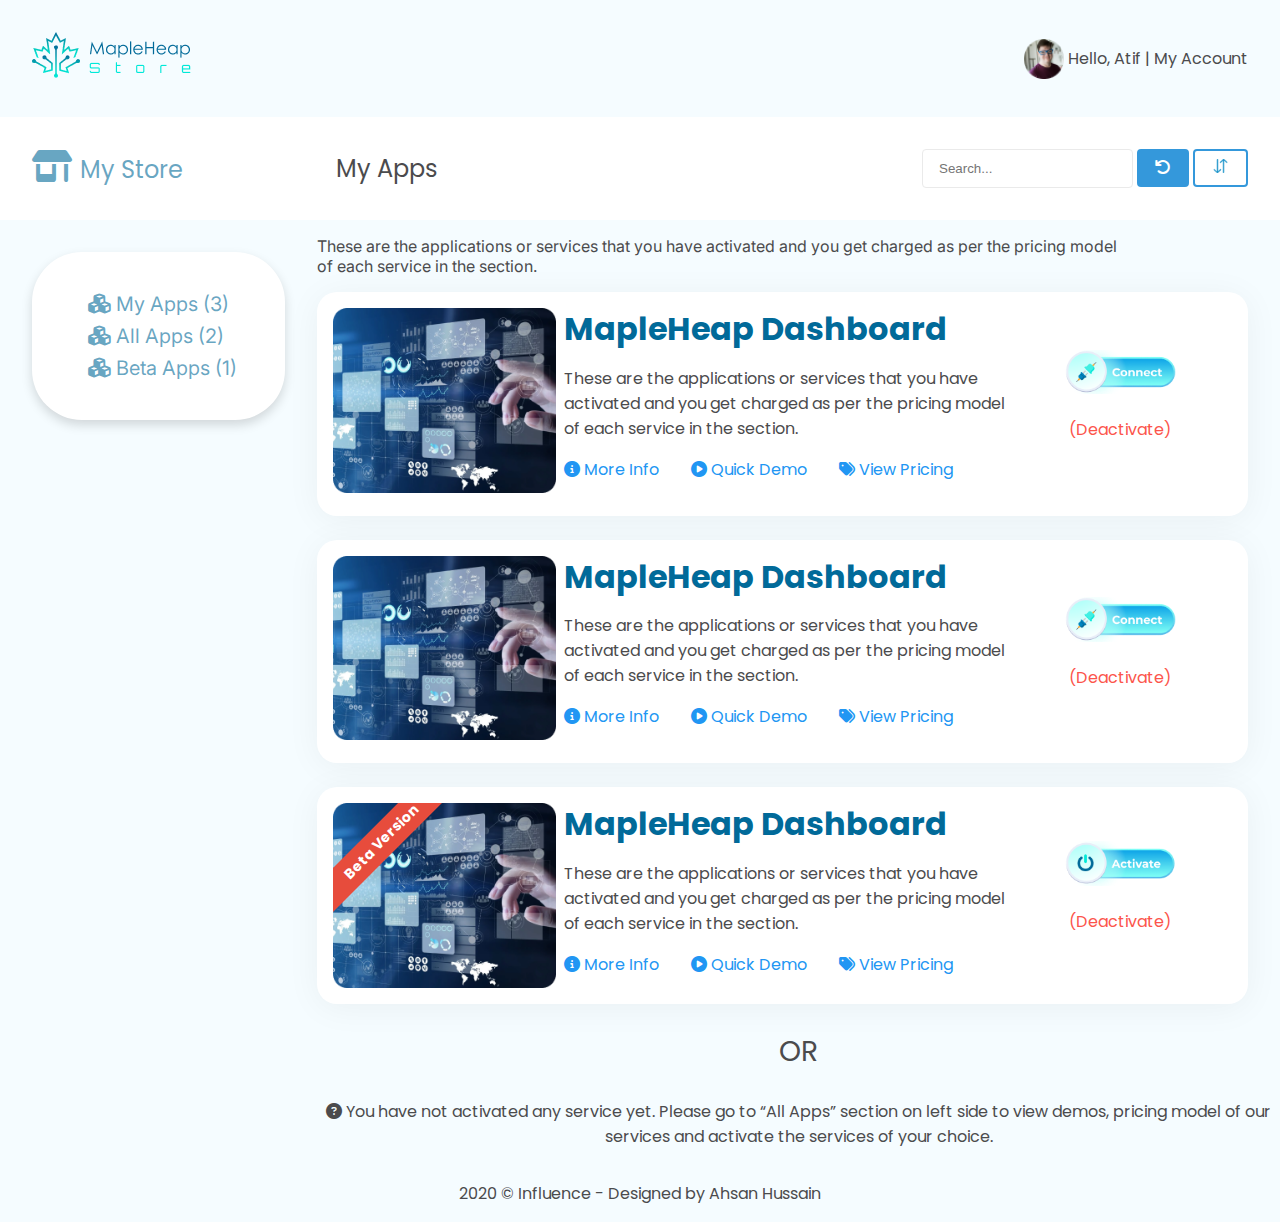
==== index.html @ 589792d4 "Font profile one line" ====
<!DOCTYPE html>
<html>
<head>
	<meta charset="utf-8">
	<meta name="viewport" content="width=device-width, initial-scale=1.0">
	<title>MeapleHeap - Dashboard</title>

	<!-- Custom Css -->
	<link href="css/index.css" rel="stylesheet" />

	<!-- Font Awesome -->
	<link href="assets/fontawesome/css/fontawesome.css" rel="stylesheet" />
	<link href="assets/fontawesome/css/brands.css" rel="stylesheet" />
	<link href="assets/fontawesome/css/solid.css" rel="stylesheet" />
	<!-- support v4 icon references/syntax -->
	<link href="assets/fontawesome/css/v4-font-face.css" rel="stylesheet" />

</head>
<body>
	<header>
		<div class="display-flex display-justify-content-between display-align-center padding-5 sm-padding-3">
			<div class="logo sm-width-50">
				<a href="index.html">
					<img src="assets/img/logo.png" alt="MeapleHeap Logo" class="width-100">
				</a>
			</div>
			<div class="profile-setting text-centeralize display-flex display-align-center display-sm-block">
				<div class="active-user">
					<div class="width-100 display-flex display-align-center display-sm-block">
						<img src="assets/img/profile-pic.png" width="100%" height="100%" alt="Atif">
					</div>
				</div>
				<div class="setting">
					<span class="text-no-wrap padding-left-1"><a class="text-decoration-none text-black" href="wallet.html">Hello, Atif </a></span> | 
					<span class="_profile cursor-pointer text-no-wrap"> My Account 
						<ul class="profile-link list-style-none background-white">
		                    <li><a href="profile.html" class="text-decoration-none"><i class='fa fa-user-circle icon'></i> My Profile</a></li>
		                    <li><a href="wallet.html" class="text-decoration-none"><i class="fa fa-credit-card" aria-hidden="true"></i> Wallet</a></li>
		                    <li><a href="#" class="text-decoration-none"><i class='fa fa-sign-out icon'></i> Logout</a></li>
		                </ul>
		            </span>
				</div>
			</div>
		</div>
	</header>

	<nav class="background-white">
		<div class="display-align-center display-sm-block display-flex padding-5">
			<div id="myStore" class="sm-width-100 width-25">
				<i class="fa fa-store-alt fa-2x"></i><span class="heading-4 padding-left-2">My Store</span>
			</div>
			<div class="appInfo sm-width-100 width-75">
				<div class="display-align-center display-flex display-justify-between display-sm-block">
					<div class="app-name">
						<span class="heading-4">My Apps</span>
					</div>
					<div class="actions">
						<input type="search" placeholder="Search..." name="search" class="dashboard-search">
						<button type="button" class="button background-primary"><i class="fa fa-undo text-white"></i></button>
						<button type="button" class="button"><img src="assets/img/index/sort-alt.png" class="width-75"></button>
					</div>
				</div>
			</div>
		</div>
	</nav>
	<section class="display-flex display-sm-block">
		<div class="sidebar sm-width-100">
			<div class="background-white margin-5 menu padding-3">
				<ul class="list-style-none font-inter heading-5 margin-right-5">
					<li class="text-no-wrap">
						<a href="#" class="text-theme text-decoration-none" ><span><i class="fa fa-cubes"></i> My Apps (3)</span></a>
					</li>
					<li class="text-no-wrap">
						<a href="#" class="text-theme text-decoration-none"><span><i class="fa fa-cubes"></i> All Apps (2)</span></a>
					</li>
					<li class="text-no-wrap">
						<a href="#" class="text-theme text-decoration-none"><span><i class="fa fa-cubes"></i> Beta Apps (1)</span></a>
					</li>
				</ul>
			</div>
		</div>
		<div class="content sm-width-100 width-100">
			<div class="description sm-margin-5">
				<p class="margin-bottom-0 font-inter">These are the applications or services that you have activated and you get charged as per the pricing model </p>
				<p class="margin-top-0 font-inter"> of each service in the section.</p>
			</div>
			<div class="services-listing">
				<div class="service margin-bottom-4 sm-margin-right-0 margin-right-5 background-white padding-3 display-flex display-sm-block">
					<div class="service-img width-25 sm-width-100">
						<img src="assets/img/index/service.png" alt="Service Image" class="width-100">
					</div>
					<div class="service-description width-50 sm-width-100 margin-left-2 display-flex-column display-flex">
						<h1 class="service-heading heading-2 margin-0">MapleHeap Dashboard </h1>
						<p>These are the applications or services that you have activated and you get charged as per the pricing model of each service in the section.</p>
						<div class="display-flex display-align-items-end more-detials">
							<div class="i margin-right-5 sm-margin-right-1"><a href="#" class="text-action text-decoration-none"><i class="fa fa-info-circle"></i> More Info</a></div>
							<div class="v margin-right-5 sm-margin-right-1"><a href="#" onclick="openModal()" class="text-action text-decoration-none"><i class="fa fa-play-circle"></i> Quick Demo</a></div>
							<div class="t margin-right-5 sm-margin-right-1"><a href="#" onclick="openTagModal()" class="text-action text-decoration-none"><i class="fa fa-tags"></i> View Pricing</a></div>
						</div>
					</div>
					<div class="display-align-center sm-margin-top-2 display-align-self-center display-flex display-sm-flex-row-reverse display-justify-content-between display-flex-column service-action sm-width-100 width-25">
						<div class="service-switch width-50">
							<a href="#"><img src="assets/img/index/service-action-button.png" alt="Connecting" class="service-btn width-100"></a>
						</div>
						<div class="service-status">
							<a href="#" class="text-decoration-none">
								<p>(Deactivate)</p>
							</a>
						</div>
					</div>
				</div>

				<div class="service margin-bottom-4 sm-margin-right-0 margin-right-5 background-white padding-3 display-flex display-sm-block">
					<div class="service-img width-25 sm-width-100">
						<img src="assets/img/index/service.png" alt="Service Image" class="width-100">
					</div>
					<div class="service-description width-50 sm-width-100 margin-left-2 display-flex-column display-flex">
						<h1 class="service-heading heading-2 margin-0">MapleHeap Dashboard </h1>
						<p>These are the applications or services that you have activated and you get charged as per the pricing model of each service in the section.</p>
						<div class="display-flex display-align-items-end more-detials">
							<div class="i margin-right-5 sm-margin-right-1"><a href="#" class="text-action text-decoration-none"><i class="fa fa-info-circle"></i> More Info</a></div>
							<div class="v margin-right-5 sm-margin-right-1"><a href="#" onclick="openModal()" class="text-action text-decoration-none"><i class="fa fa-play-circle"></i> Quick Demo</a></div>
							<div class="t margin-right-5 sm-margin-right-1"><a href="#" onclick="openTagModal()" class="text-action text-decoration-none"><i class="fa fa-tags"></i> View Pricing</a></div>
						</div>
					</div>
					<div class="display-align-center sm-margin-top-2 display-align-self-center display-flex display-sm-flex-row-reverse display-justify-content-between display-flex-column service-action sm-width-100 width-25">
						<div class="service-switch width-50">
							<a href="#"><img src="assets/img/index/service-action-button.png" alt="Connecting" class="service-btn width-100"></a>
						</div>
						<div class="service-status">
							<a href="#" class="text-decoration-none">
								<p>(Deactivate)</p>
							</a>
						</div>
					</div>
				</div>

				<div class="service margin-bottom-4 sm-margin-0 margin-right-5 background-white padding-3 display-flex display-sm-block">
					<div class="image-container service-img width-25 sm-width-100">
						<img src="assets/img/index/service.png" alt="Service Image" class="width-100">
						<div class="ribbon">Beta Version</div>
					</div>
					<div class="service-description width-50 sm-width-100 margin-left-2 display-flex-column display-flex">
						<h1 class="service-heading heading-2 margin-0">MapleHeap Dashboard </h1>
						<p>These are the applications or services that you have activated and you get charged as per the pricing model of each service in the section.</p>
						<div class="display-flex display-align-items-end more-detials">
							<div class="i margin-right-5 sm-margin-right-1"><a href="#" class="text-action text-decoration-none"><i class="fa fa-info-circle"></i> More Info</a></div>
							<div class="v margin-right-5 sm-margin-right-1"><a href="#" onclick="openModal()" class="text-action text-decoration-none"><i class="fa fa-play-circle"></i> Quick Demo</a></div>
							<div class="t margin-right-5 sm-margin-right-1"><a href="#" onclick="openTagModal()" class="text-action text-decoration-none"><i class="fa fa-tags"></i> View Pricing</a></div>
						</div>
					</div>
					<div class="display-align-center sm-margin-top-2 display-align-self-center display-flex display-sm-flex-row-reverse display-justify-content-between display-flex-column service-action sm-width-100 width-25">
						<div class="service-switch width-50">
							<a href="#"><img src="assets/img/index/service-action-button-active.png" alt="Connecting" class="service-btn width-100"></a>
						</div>
						<div class="service-status">
							<a href="#" class="text-decoration-none">
								<p>(Deactivate)</p>
							</a>
						</div>
					</div>
				</div>
			</div>
			<div>
				<p class="width-100 text-centeralize heading-3">OR</p>
			</div>
			<div>
				<p class="text-centeralize"><i class="fa fa-question-circle"></i>  You have not activated any service yet. Please go to “All Apps” section on left side to view demos, pricing model of our services and activate the services of your choice.</p>
			</div>
		</div>
	</section>
	<footer>
		<p class="text-centeralize">2020 © Influence - Designed by Ahsan Hussain</p>
	</footer>
	<!-- Modals -->
	<!-- Quick Demo -->
	<div class="custom-modal-container" id="quick-demo">
	  <div class="custom-modal-content width-50 sm-width-100">
	    <span class="text-theme custom-close-btn" onclick="closeModal()">&times;</span>
	    <div class="display-align-center display-flex display-justify-between modal-head width-100">
	    	<span class="heading-4">Quick Demo</span>
	    	<span class="text-theme cursor-pointer heading-4 padding-1" onclick="closeModal()">&times;</span>
	    </div>
	    <div class="quick-demo-video">
	    	<video src="assets/video/demo.mp4" class="width-100" controls></video>
	    </div>
	  </div>
	</div>

	<!-- Price Tag -->
	<div class="custom-modal-container" id="price-tag" style="overflow: auto;">
		<div class="display-align-center display-flex display-justify-center width-100"  style="height: 100%;">
		  <div class="custom-modal-content price-custom-modal-content width-75 sm-width-100">
		    <div class="display-align-center display-flex display-justify-between modal-head width-100">
		    	<span class="heading-4">Pricing</span>
		    	<span class="text-theme cursor-pointer heading-4 padding-1" onclick="closeTagModal()">&times;</span>
		    </div>
		    <div class="price-tag-description">
		    	<p class="heading-4 margin-0 margin-top-2">Choose your Plans</p>
		    	<div class="display-align-center display-sm-block display-flex pkg-duration">
		    		<div class="width-50 sm-width-100">
		    			<span>
		    				Sign up in less then 30 seconds . Try out 7 days free trial Upgrade at anytime, no question, no hastle.
		    			</span>
		    		</div>
		    		<div class="width-50 sm-width-100">
	    			    <div class="columns display-align-center display-flex display-flex-row">
					      <div class="column display-flex display-justify-end is-12 width-100">
					        <div class="up-in-toggle">
					          <input type="radio" id="switch_left" name="switch_2" value="monthly" />
					          <label for="switch_left">Monthly</label>
					          <input type="radio" id="switch_right" name="switch_2" value="yearly" checked/>
					          <label for="switch_right">Yearly</label>
					        </div>
					      </div>
					    </div>
		    		</div>
		    	</div>
		    	<div class="display-flex display-sm-block display-justify-evenly packages">
		    		<div class="package-1 padding-5 margin-bottom-2">
		    			<div class="most-popular">
		    				<span class="padding-1 text-white padding-left-4 padding-right-4">MOST POPULAR</span>
		    			</div>
		    			<span class="heading-2 text-theme">$17  /</span>
		    			<span class="heading-2">month</span>
		    			<p class="heading-1 margin-bottom-0">Starter</p>
		    			<span class="pkg-desc">
		    				Unleash the power of automation.
		    			</span>
		    			<ul class="list-style-none padding-0">
		    				<li><i class="fa fa-check-circle text-theme"></i> Lorem Ipsum</li>
		    				<li><i class="fa fa-check-circle text-theme"></i> Lorem Ipsum</li>
		    				<li><i class="fa fa-check-circle text-theme"></i> Lorem Ipsum</li>
		    			</ul>
		    			<div class="choose-plan choose-plan margin-top-5 padding-top-5">
			    			<button class="padding-3 width-100">Choose plan</button>
			    		</div>
		    		</div>

		    		<div class="package-2 padding-5 margin-bottom-2">
		    			<div class="most-popular">
		    				<span class="padding-1 text-white padding-left-4 padding-right-4">MOST POPULAR</span>
		    			</div>
		    			<span class="heading-2 text-theme">$52  /</span>
		    			<span class="heading-2">month</span>
		    			<p class="heading-1 margin-bottom-0">Professional</p>
		    			<span class="pkg-desc">
		    				Unleash the power of automation.
		    			</span>
		    			<ul class="list-style-none padding-0">
		    				<li><i class="fa fa-check-circle text-theme"></i> Lorem Ipsum</li>
		    				<li><i class="fa fa-check-circle text-theme"></i> Lorem Ipsum</li>
		    				<li><i class="fa fa-check-circle text-theme"></i> Lorem Ipsum</li>
		    			</ul>
		    			<div class="choose-plan choose-plan margin-top-5 padding-top-5">
			    			<button class="padding-3 width-100">Choose plan</button>
			    		</div>
		    		</div>

		    		<div class="package-3 padding-5 margin-bottom-2">
		    			<div class="most-popular">
		    				<span class="padding-1 text-white padding-left-4 padding-right-4">MOST POPULAR</span>
		    			</div>
		    			<span class="heading-2 text-theme">$87 /</span>
		    			<span class="heading-2">month</span>
		    			<p class="heading-1 margin-bottom-0">Company</p>
		    			<span class="pkg-desc">
		    				Unleash the power of automation.
		    			</span>
		    			<ul class="list-style-none padding-0">
		    				<li><i class="fa fa-check-circle text-theme"></i> Lorem Ipsum</li>
		    				<li><i class="fa fa-check-circle text-theme"></i> Lorem Ipsum</li>
		    				<li><i class="fa fa-check-circle text-theme"></i> Lorem Ipsum</li>
		    			</ul>
		    			<div class="choose-plan choose-plan margin-top-5 padding-top-5">
			    			<button class="padding-3 width-100">Choose plan</button>
			    		</div>
		    		</div>
		    	</div>
		    </div>
		  </div>
		</div>
	</div>


	<script type="text/javascript" src="js/index.js"></script>
</body>
</html>
---- css/index.css ----
@import url('https://fonts.googleapis.com/css?family=Poppins:400,800|family=Inter:400,800|family=Montserrat:400,800&display=swap');
@import url('https://fonts.googleapis.com/css?family=Inter:400,800&display=swap');

body {
    font-family: 'Poppins', Arial, sans-serif;
    margin:0;
    padding:0;
    box-sizing: border-box;
    background-color: #F5FCFF!important;
    color: #4B4B4D;
}
.font-inter{
    font-family: 'Inter', Arial, sans-serif;
}
/*generic classes*/

/*Display*/
.display-flex{
    display: flex!important;
}
.display-align-items{
    align-items: center!important;
}
.display-justify-content-between{
    justify-content:space-between!important;
}
.display-justify-center{
    justify-content:center!important;
}

/*Width*/
.width-25{
    width: 25%!important;
}
.width-50{
    width: 50%!important;
}
.width-75{
    width: 75%!important;
}
.width-100{
    width: 100%!important;
}

/*padding*/
.padding-0 {
  padding: 0 !important;
}

.padding-1 {
  padding: 0.25rem !important;
}

.padding-2 {
  padding: 0.5rem !important;
}

.padding-3 {
  padding: 1rem !important;
}

.padding-4 {
  padding: 1.5rem !important;
}

.padding-5 {
  padding: 2rem !important;
}

.padding-left-0 {
  padding-left: 0 !important;
}

.padding-left-1 {
  padding-left: 0.25rem !important;
}

.padding-left-2 {
  padding-left: 0.5rem !important;
}

.padding-left-3 {
  padding-left: 1rem !important;
}

.padding-left-4 {
  padding-left: 1.5rem !important;
}

.padding-left-5 {
  padding-left: 2rem !important;
}

.padding-right-0 {
  padding-right: 0 !important;
}

.padding-right-1 {
  padding-right: 0.25rem !important;
}

.padding-right-2 {
  padding-right: 0.5rem !important;
}

.padding-right-3 {
  padding-right: 1rem !important;
}

.padding-right-4 {
  padding-right: 1.5rem !important;
}

.padding-right-5 {
  padding-right: 2rem !important;
}

.padding-top-0 {
  padding-top: 0 !important;
}

.padding-top-1 {
  padding-top: 0.25rem !important;
}

.padding-top-2 {
  padding-top: 0.5rem !important;
}

.padding-top-3 {
  padding-top: 1rem !important;
}

.padding-top-4 {
  padding-top: 1.5rem !important;
}

.padding-top-5 {
  padding-top: 2rem !important;
}

.padding-bottom-0 {
  padding-bottom: 0 !important;
}

.padding-bottom-1 {
  padding-bottom: 0.25rem !important;
}

.padding-bottom-2 {
  padding-bottom: 0.5rem !important;
}

.padding-bottom-3 {
  padding-bottom: 1rem !important;
}

.padding-bottom-4 {
  padding-bottom: 1.5rem !important;
}

.padding-bottom-5 {
  padding-bottom: 2rem !important;
}

/*Margin*/
.margin-0 {
  margin: 0 !important;
}

.margin-1 {
  margin: 0.25rem !important;
}

.margin-2 {
  margin: 0.5rem !important;
}

.margin-3 {
  margin: 1rem !important;
}

.margin-4 {
  margin: 1.5rem !important;
}

.margin-5 {
  margin: 2rem !important;
}

.margin-left-0 {
  margin-left: 0 !important;
}

.margin-left-1 {
  margin-left: 0.25rem !important;
}

.margin-left-2 {
  margin-left: 0.5rem !important;
}

.margin-left-3 {
  margin-left: 1rem !important;
}

.margin-left-4 {
  margin-left: 1.5rem !important;
}

.margin-left-5 {
  margin-left: 2rem !important;
}

.margin-right-0 {
  margin-right: 0 !important;
}

.margin-right-1 {
  margin-right: 0.25rem !important;
}

.margin-right-2 {
  margin-right: 0.5rem !important;
}

.margin-right-3 {
  margin-right: 1rem !important;
}

.margin-right-4 {
  margin-right: 1.5rem !important;
}

.margin-right-5 {
  margin-right: 2rem !important;
}

.margin-top-0 {
  margin-top: 0 !important;
}

.margin-top-1 {
  margin-top: 0.25rem !important;
}

.margin-top-2 {
  margin-top: 0.5rem !important;
}

.margin-top-3 {
  margin-top: 1rem !important;
}

.margin-top-4 {
  margin-top: 1.5rem !important;
}

.margin-top-5 {
  margin-top: 2rem !important;
}

.margin-bottom-0 {
  margin-bottom: 0 !important;
}

.margin-bottom-1 {
  margin-bottom: 0.25rem !important;
}

.margin-bottom-2 {
  margin-bottom: 0.5rem !important;
}

.margin-bottom-3 {
  margin-bottom: 1rem !important;
}

.margin-bottom-4 {
  margin-bottom: 1.5rem !important;
}

.margin-bottom-5 {
  margin-bottom: 2rem !important;
}

/*DISPLAY*/
/* Display and Flex Classes */
.display-none {
  display: none !important;
}

.display-block {
  display: block !important;
}

.display-inline {
  display: inline !important;
}

.display-inline-block {
  display: inline-block !important;
}

.display-inline-flex {
  display: inline-flex !important;
}

/* Justify Content Classes */
.display-justify-start {
  justify-content: flex-start !important;
}

.display-justify-end {
  justify-content: flex-end !important;
}

.display-justify-center {
  justify-content: center !important;
}

.display-justify-between {
  justify-content: space-between !important;
}

.display-justify-around {
  justify-content: space-around !important;
}

.display-justify-evenly {
  justify-content: space-evenly !important;
}

/* Align Items Classes */
.display-align-start {
  align-items: flex-start !important;
}

.display-align-end {
  align-items: flex-end !important;
}

.display-align-center {
  align-items: center !important;
}

.display-align-baseline {
  align-items: baseline !important;
}

.display-align-stretch {
  align-items: stretch !important;
}

/* Align Self Classes */
.display-align-self-start {
  align-self: flex-start !important;
}

.display-align-self-end {
  align-self: flex-end !important;
}

.display-align-self-center {
  align-self: center !important;
}

.display-align-self-baseline {
  align-self: baseline !important;
}

.display-align-self-stretch {
  align-self: stretch !important;
}

/* Flex Direction Classes */
.display-flex-row {
  flex-direction: row !important;
}

.display-flex-row-reverse {
  flex-direction: row-reverse !important;
}

.display-flex-column {
  flex-direction: column !important;
}

.display-flex-column-reverse {
  flex-direction: column-reverse !important;
}

/* Flex Wrap Classes */
.display-flex-wrap {
  flex-wrap: wrap !important;
}

.display-flex-nowrap {
  flex-wrap: nowrap !important;
}

.display-flex-wrap-reverse {
  flex-wrap: wrap-reverse !important;
}

/*Heading*/
/* Heading Classes */
.heading-1 {
  font-size: 2.5rem;
  line-height: 1.2;
}

.heading-2 {
  font-size: 2rem;
  line-height: 1.3;
}

.heading-3 {
  font-size: 1.75rem;
  line-height: 1.4;
}

.heading-4 {
  font-size: 1.5rem;
  line-height: 1.5;
}

.heading-5 {
  font-size: 1.25rem;
  line-height: 1.6;
}

.heading-6 {
  font-size: 1rem;
  line-height: 1.7;
}

.font-weight{
    font-weight: bold!important;
}

.text-no-wrap{
    text-wrap: nowrap!important;
}

.background-white{
    background-color: white!important;
}

.text-theme{
    color: #016A9999;
}
.text-white{
    color: white!important;
}

.text-black{
    color: #4B4B4D!important;
}

.text-centeralize{
    text-align: center;
}


.background-primary{
    background-color: #3498db!important;
}

.background-white{
    background-color: white!important;
}


.text-decoration-none{
    text-decoration: none;
}
/*btn-primary*/

/* Responsive Padding Classes */
@media (max-width: 576px) {
/*    width*/
  .sm-width-25{
    width: 25%!important;
  }
  .sm-width-50{
    width: 50%!important;
  }
  .sm-width-75{
    width: 75%!important;
  }
  .sm-width-100{
    width: 100%!important;
  }
/*    padding*/
  .sm-padding-0 {
    padding: 0 !important;
  }

  .sm-padding-1 {
    padding: 0.25rem !important;
  }

  .sm-padding-2 {
    padding: 0.5rem !important;
  }

  .sm-padding-3 {
    padding: 1rem !important;
  }

  .sm-padding-4 {
    padding: 1.5rem !important;
  }

  .sm-padding-5 {
    padding: 2rem !important;
  }

  .sm-padding-left-0 {
    padding-left: 0 !important;
  }

  .sm-padding-left-1 {
    padding-left: 0.25rem !important;
  }

  .sm-padding-left-2 {
    padding-left: 0.5rem !important;
  }

  .sm-padding-left-3 {
    padding-left: 1rem !important;
  }

  .sm-padding-left-4 {
    padding-left: 1.5rem !important;
  }

  .sm-padding-left-5 {
    padding-left: 2rem !important;
  }

  .sm-padding-right-0 {
    padding-right: 0 !important;
  }

  .sm-padding-right-1 {
    padding-right: 0.25rem !important;
  }

  .sm-padding-right-2 {
    padding-right: 0.5rem !important;
  }

  .sm-padding-right-3 {
    padding-right: 1rem !important;
  }

  .sm-padding-right-4 {
    padding-right: 1.5rem !important;
  }

  .sm-padding-right-5 {
    padding-right: 2rem !important;
  }

  .sm-padding-top-0 {
    padding-top: 0 !important;
  }

  .sm-padding-top-1 {
    padding-top: 0.25rem !important;
  }

  .sm-padding-top-2 {
    padding-top: 0.5rem !important;
  }

  .sm-padding-top-3 {
    padding-top: 1rem !important;
  }

  .sm-padding-top-4 {
    padding-top: 1.5rem !important;
  }

  .sm-padding-top-5 {
    padding-top: 2rem !important;
  }

  .sm-padding-bottom-0 {
    padding-bottom: 0 !important;
  }

  .sm-padding-bottom-1 {
    padding-bottom: 0.25rem !important;
  }

  .sm-padding-bottom-2 {
    padding-bottom: 0.5rem !important;
  }

  .sm-padding-bottom-3 {
    padding-bottom: 1rem !important;
  }

  .sm-padding-bottom-4 {
    padding-bottom: 1.5rem !important;
  }

  .sm-padding-bottom-5 {
    padding-bottom: 2rem !important;
  }

/*  margin*/
  .sm-margin-0 {
    margin: 0 !important;
  }

  .sm-margin-1 {
    margin: 0.25rem !important;
  }

  .sm-margin-2 {
    margin: 0.5rem !important;
  }

  .sm-margin-3 {
    margin: 1rem !important;
  }

  .sm-margin-4 {
    margin: 1.5rem !important;
  }

  .sm-margin-5 {
    margin: 2rem !important;
  }

  .sm-margin-left-0 {
    margin-left: 0 !important;
  }

  .sm-margin-left-1 {
    margin-left: 0.25rem !important;
  }

  .sm-margin-left-2 {
    margin-left: 0.5rem !important;
  }

  .sm-margin-left-3 {
    margin-left: 1rem !important;
  }

  .sm-margin-left-4 {
    margin-left: 1.5rem !important;
  }

  .sm-margin-left-5 {
    margin-left: 2rem !important;
  }

  .sm-margin-right-0 {
    margin-right: 0 !important;
  }

  .sm-margin-right-1 {
    margin-right: 0.25rem !important;
  }

  .sm-margin-right-2 {
    margin-right: 0.5rem !important;
  }

  .sm-margin-right-3 {
    margin-right: 1rem !important;
  }

  .sm-margin-right-4 {
    margin-right: 1.5rem !important;
  }

  .sm-margin-right-5 {
    margin-right: 2rem !important;
  }

  .sm-margin-top-0 {
    margin-top: 0 !important;
  }

  .sm-margin-top-1 {
    margin-top: 0.25rem !important;
  }

  .sm-margin-top-2 {
    margin-top: 0.5rem !important;
  }

  .sm-margin-top-3 {
    margin-top: 1rem !important;
  }

  .sm-margin-top-4 {
    margin-top: 1.5rem !important;
  }

  .sm-margin-top-5 {
    margin-top: 2rem !important;
  }

  .sm-margin-bottom-0 {
    margin-bottom: 0 !important;
  }

  .sm-margin-bottom-1 {
    margin-bottom: 0.25rem !important;
  }

  .sm-margin-bottom-2 {
    margin-bottom: 0.5rem !important;
  }

  .sm-margin-bottom-3 {
    margin-bottom: 1rem !important;
  }

  .sm-margin-bottom-4 {
    margin-bottom: 1.5rem !important;
  }

  .sm-margin-bottom-5 {
    margin-bottom: 2rem !important;
  }

/*  DISPLAY*/
  .display-sm-none {
    display: none !important;
  }

  .display-sm-block {
    display: block !important;
  }

  .display-sm-inline {
    display: inline !important;
  }

  .display-sm-inline-block {
    display: inline-block !important;
  }

  .display-sm-flex {
    display: flex !important;
  }

  .display-sm-inline-flex {
    display: inline-flex !important;
  }

  /* Responsive Justify Content Classes */
  .display-sm-justify-start {
    justify-content: flex-start !important;
  }

  .display-sm-justify-end {
    justify-content: flex-end !important;
  }

  .display-sm-justify-center {
    justify-content: center !important;
  }

  .display-sm-justify-between {
    justify-content: space-between !important;
  }

  .display-sm-justify-around {
    justify-content: space-around !important;
  }

  .display-sm-justify-evenly {
    justify-content: space-evenly !important;
  }

  /* Responsive Align Items Classes */
  .display-sm-align-start {
    align-items: flex-start !important;
  }

  .display-sm-align-end {
    align-items: flex-end !important;
  }

  .display-sm-align-center {
    align-items: center !important;
  }

  .display-sm-align-baseline {
    align-items: baseline !important;
  }

  .display-sm-align-stretch {
    align-items: stretch !important;
  }

  /* Responsive Align Self Classes */
  .display-sm-align-self-start {
    align-self: flex-start !important;
  }

  .display-sm-align-self-end {
    align-self: flex-end !important;
  }

  .display-sm-align-self-center {
    align-self: center !important;
  }

  .display-sm-align-self-baseline {
    align-self: baseline !important;
  }

  .display-sm-align-self-stretch {
    align-self: stretch !important;
  }

  /* Responsive Flex Direction Classes */
  .display-sm-flex-row {
    flex-direction: row !important;
  }

  .display-sm-flex-row-reverse {
    flex-direction: row-reverse !important;
  }

  .display-sm-flex-column {
    flex-direction: column !important;
  }

  .display-sm-flex-column-reverse {
    flex-direction: column-reverse !important;
  }

  /* Responsive Flex Wrap Classes */
  .display-sm-flex-wrap {
    flex-wrap: wrap !important;
  }

  .display-sm-flex-nowrap {
    flex-wrap: nowrap !important;
  }

  .display-sm-flex-wrap-reverse {
    flex-wrap: wrap-reverse !important;
  }

/*  heading*/
  .sm-heading-1 {
    font-size: 3rem;
  }

  .sm-heading-2 {
    font-size: 2.5rem;
  }

  .sm-heading-3 {
    font-size: 2.25rem;
  }

  .sm-heading-4 {
    font-size: 2rem;
  }

  .sm-heading-5 {
    font-size: 1.75rem;
  }

  .sm-heading-6 {
    font-size: 1.5rem;
  }
}


.text-action{
  color: #2196F3;
}
/*header*/
.active-user > div:first-of-type {
  width:40px;
  height:40px;
}
.active-user > div:first-of-type img {
  object-fit: contain;
}

#myStore{
    color:#016A9999;
    float: inline-start;
}

/*button*/
/* Basic Button Class */
.button {
  display: inline-block;
  padding: 0.5rem 1rem;
  font-size: 1rem;
  font-weight: bold;
  text-align: center;
  text-decoration: none;
  cursor: pointer;
  border: 2px solid #3498db;
  color: #333;
  background-color: #fff;
  border-radius: 4px;
  transition: background-color 0.3s, border-color 0.3s, color 0.3s;
}

.button:hover {
  background-color: #f8f8f8;
  border-color: #ccc;
}

.button:active {
  background-color: #e6e6e6;
  border-color: #bbb;
}

.dashboard-search{
    padding: 0.7rem 1rem;
    border-radius: 4px;
    border: 1px solid #EAEAEA;
}

.list-style-none{
    list-style: none!important;
}

.menu{
    border-radius: 50px;
    box-shadow: 0px 5px 10.899999618530273px 0px #00000026;
}

.service{
    border-radius: 20px!important;
    box-shadow: 0px 4px 34.400001525878906px 0px #0000000D;
}

.service-heading{
    color: #016A99!important;
}

.service-description p{
    min-height: 35%;
}
.service-status p{
    color: #FC544B!important;
}

/*Modal Box*/
.custom-modal-container {
  display: none;
  position: fixed;
  top: 0;
  left: 0;
  width: 100%;
  height: 100%;
  background: rgba(0, 0, 0, 0.5);
  justify-content: center;
  align-items: center;
}

.custom-modal-content {
  background: #fff;
  padding: 20px;
  border-radius: 5px;
  box-shadow: 0 0 10px rgba(0, 0, 0, 0.3);
}

.price-custom-modal-content{
    height: 80%;
    overflow: auto;
}

.custom-close-btn {
  cursor: pointer;
  color: #333;
  font-size: 20px;
  position: absolute;
  top: 10px;
  right: 10px;
}

.cursor-pointer{
    cursor: pointer!important;
}

/*toggle*/
 .up-in-toggle {
     padding: 5%;
}
 .up-in-toggle input {
     clip: rect(0, 0, 0, 0);
     height: 1px;
     width: 1px;
     border: 0;
     overflow: hidden;
}
 .up-in-toggle input:checked + label {
     background: #016A99!important;
     background: linear-gradient(0deg, rgba(62, 193, 182, 1) 0%, rgba(98, 227, 204, 1) 100%);
     color: white;
     font-weight: 500;
     box-shadow: 0 7px 20px rgba(0, 0, 0, 0.09), 0 6px 6px rgba(0, 0, 0, 0.13);
}
 .up-in-toggle label {
     display: inline-block;
     width: 90px;
     background-color: #e1e1e1;
     color: #a5adb7;
     text-align: center;
     font-family: "Quicksand", sans-serif;
     font-size: 0.8rem;
     padding: 14px 6px;
     float: left;
     transition: all 0.1s ease-in-out;
}
 .up-in-toggle label:hover {
     cursor: pointer;
}
 .up-in-toggle label:first-of-type {
     border-radius: 15.5px 0 0 15.5px;
}
 .up-in-toggle label:last-of-type {
     border-radius: 0 15.5px 15.5px 0;
}

.package-1,
.package-2,
.package-3{
    background-color: #F8FAFB!important;
    border-radius: 20px;
}

.package-1 .most-popular,
.package-2 .most-popular{
    visibility: hidden;
}

.choose-plan button{
    border-radius: 4px;
    color: white;
    border: 0;
    cursor: pointer;
    background-color: #8CA5B0;
}

.choose-plan button:hover{
    background-color: #9bb5c1;
}

.most-popular{
    text-align: end;
}
.most-popular span{
    background-color: #00E9D8;
    border-radius: 17px;
}

._profile .profile-link {
    position: absolute;
    top: calc(100% + 10px);
    right: 0;
    background: var(--light);
    padding: 10px 0;
    box-shadow: 4px 4px 16px rgba(0, 0, 0, .1);
    border-radius: 10px;
    width: 160px;
    opacity: 0;
    pointer-events:none;
    transition: all .3s ease;
}
._profile .profile-link.show {
    opacity: 1;
    pointer-events: visible;
    top: 100%;
}

._profile .profile-link a {
    padding: 10px 16px;
    display: flex;
    grid-gap: 10px;
    font-size: 14px;
    color: var(--dark);
    align-items: center;
    transition: all .3s ease;
}
._profile .profile-link a:hover {
    background: var(--grey);
}
._profile{
    position: relative;
}
img.service-btn{
  transition: transform .2s;
}
img.service-btn:hover{
  transform: scale(1.2);
}

/*ribbon*/


.image-container {
    position: relative;
    display: inline-block;
    overflow: hidden; /* Hide overflowing content */
}

.image-container img {
    max-width: 100%;
    height: auto;
    display: block;
}

.ribbon {
  position: absolute;
  top: 23px;
  left: -47px;
  background-color: #e74c3c;
  color: #fff;
  padding: 5px 46px;
  font-size: 14px;
  font-weight: bold;
  transform: rotate(-45deg);
}
---- assets/fontawesome/css/brands.css ----
/*!
 * Font Awesome Free 6.4.2 by @fontawesome - https://fontawesome.com
 * License - https://fontawesome.com/license/free (Icons: CC BY 4.0, Fonts: SIL OFL 1.1, Code: MIT License)
 * Copyright 2023 Fonticons, Inc.
 */
:root, :host {
  --fa-style-family-brands: 'Font Awesome 6 Brands';
  --fa-font-brands: normal 400 1em/1 'Font Awesome 6 Brands'; }

@font-face {
  font-family: 'Font Awesome 6 Brands';
  font-style: normal;
  font-weight: 400;
  font-display: block;
  src: url("../webfonts/fa-brands-400.woff2") format("woff2"), url("../webfonts/fa-brands-400.ttf") format("truetype"); }

.fab,
.fa-brands {
  font-weight: 400; }

.fa-monero:before {
  content: "\f3d0"; }

.fa-hooli:before {
  content: "\f427"; }

.fa-yelp:before {
  content: "\f1e9"; }

.fa-cc-visa:before {
  content: "\f1f0"; }

.fa-lastfm:before {
  content: "\f202"; }

.fa-shopware:before {
  content: "\f5b5"; }

.fa-creative-commons-nc:before {
  content: "\f4e8"; }

.fa-aws:before {
  content: "\f375"; }

.fa-redhat:before {
  content: "\f7bc"; }

.fa-yoast:before {
  content: "\f2b1"; }

.fa-cloudflare:before {
  content: "\e07d"; }

.fa-ups:before {
  content: "\f7e0"; }

.fa-wpexplorer:before {
  content: "\f2de"; }

.fa-dyalog:before {
  content: "\f399"; }

.fa-bity:before {
  content: "\f37a"; }

.fa-stackpath:before {
  content: "\f842"; }

.fa-buysellads:before {
  content: "\f20d"; }

.fa-first-order:before {
  content: "\f2b0"; }

.fa-modx:before {
  content: "\f285"; }

.fa-guilded:before {
  content: "\e07e"; }

.fa-vnv:before {
  content: "\f40b"; }

.fa-square-js:before {
  content: "\f3b9"; }

.fa-js-square:before {
  content: "\f3b9"; }

.fa-microsoft:before {
  content: "\f3ca"; }

.fa-qq:before {
  content: "\f1d6"; }

.fa-orcid:before {
  content: "\f8d2"; }

.fa-java:before {
  content: "\f4e4"; }

.fa-invision:before {
  content: "\f7b0"; }

.fa-creative-commons-pd-alt:before {
  content: "\f4ed"; }

.fa-centercode:before {
  content: "\f380"; }

.fa-glide-g:before {
  content: "\f2a6"; }

.fa-drupal:before {
  content: "\f1a9"; }

.fa-hire-a-helper:before {
  content: "\f3b0"; }

.fa-creative-commons-by:before {
  content: "\f4e7"; }

.fa-unity:before {
  content: "\e049"; }

.fa-whmcs:before {
  content: "\f40d"; }

.fa-rocketchat:before {
  content: "\f3e8"; }

.fa-vk:before {
  content: "\f189"; }

.fa-untappd:before {
  content: "\f405"; }

.fa-mailchimp:before {
  content: "\f59e"; }

.fa-css3-alt:before {
  content: "\f38b"; }

.fa-square-reddit:before {
  content: "\f1a2"; }

.fa-reddit-square:before {
  content: "\f1a2"; }

.fa-vimeo-v:before {
  content: "\f27d"; }

.fa-contao:before {
  content: "\f26d"; }

.fa-square-font-awesome:before {
  content: "\e5ad"; }

.fa-deskpro:before {
  content: "\f38f"; }

.fa-sistrix:before {
  content: "\f3ee"; }

.fa-square-instagram:before {
  content: "\e055"; }

.fa-instagram-square:before {
  content: "\e055"; }

.fa-battle-net:before {
  content: "\f835"; }

.fa-the-red-yeti:before {
  content: "\f69d"; }

.fa-square-hacker-news:before {
  content: "\f3af"; }

.fa-hacker-news-square:before {
  content: "\f3af"; }

.fa-edge:before {
  content: "\f282"; }

.fa-threads:before {
  content: "\e618"; }

.fa-napster:before {
  content: "\f3d2"; }

.fa-square-snapchat:before {
  content: "\f2ad"; }

.fa-snapchat-square:before {
  content: "\f2ad"; }

.fa-google-plus-g:before {
  content: "\f0d5"; }

.fa-artstation:before {
  content: "\f77a"; }

.fa-markdown:before {
  content: "\f60f"; }

.fa-sourcetree:before {
  content: "\f7d3"; }

.fa-google-plus:before {
  content: "\f2b3"; }

.fa-diaspora:before {
  content: "\f791"; }

.fa-foursquare:before {
  content: "\f180"; }

.fa-stack-overflow:before {
  content: "\f16c"; }

.fa-github-alt:before {
  content: "\f113"; }

.fa-phoenix-squadron:before {
  content: "\f511"; }

.fa-pagelines:before {
  content: "\f18c"; }

.fa-algolia:before {
  content: "\f36c"; }

.fa-red-river:before {
  content: "\f3e3"; }

.fa-creative-commons-sa:before {
  content: "\f4ef"; }

.fa-safari:before {
  content: "\f267"; }

.fa-google:before {
  content: "\f1a0"; }

.fa-square-font-awesome-stroke:before {
  content: "\f35c"; }

.fa-font-awesome-alt:before {
  content: "\f35c"; }

.fa-atlassian:before {
  content: "\f77b"; }

.fa-linkedin-in:before {
  content: "\f0e1"; }

.fa-digital-ocean:before {
  content: "\f391"; }

.fa-nimblr:before {
  content: "\f5a8"; }

.fa-chromecast:before {
  content: "\f838"; }

.fa-evernote:before {
  content: "\f839"; }

.fa-hacker-news:before {
  content: "\f1d4"; }

.fa-creative-commons-sampling:before {
  content: "\f4f0"; }

.fa-adversal:before {
  content: "\f36a"; }

.fa-creative-commons:before {
  content: "\f25e"; }

.fa-watchman-monitoring:before {
  content: "\e087"; }

.fa-fonticons:before {
  content: "\f280"; }

.fa-weixin:before {
  content: "\f1d7"; }

.fa-shirtsinbulk:before {
  content: "\f214"; }

.fa-codepen:before {
  content: "\f1cb"; }

.fa-git-alt:before {
  content: "\f841"; }

.fa-lyft:before {
  content: "\f3c3"; }

.fa-rev:before {
  content: "\f5b2"; }

.fa-windows:before {
  content: "\f17a"; }

.fa-wizards-of-the-coast:before {
  content: "\f730"; }

.fa-square-viadeo:before {
  content: "\f2aa"; }

.fa-viadeo-square:before {
  content: "\f2aa"; }

.fa-meetup:before {
  content: "\f2e0"; }

.fa-centos:before {
  content: "\f789"; }

.fa-adn:before {
  content: "\f170"; }

.fa-cloudsmith:before {
  content: "\f384"; }

.fa-pied-piper-alt:before {
  content: "\f1a8"; }

.fa-square-dribbble:before {
  content: "\f397"; }

.fa-dribbble-square:before {
  content: "\f397"; }

.fa-codiepie:before {
  content: "\f284"; }

.fa-node:before {
  content: "\f419"; }

.fa-mix:before {
  content: "\f3cb"; }

.fa-steam:before {
  content: "\f1b6"; }

.fa-cc-apple-pay:before {
  content: "\f416"; }

.fa-scribd:before {
  content: "\f28a"; }

.fa-debian:before {
  content: "\e60b"; }

.fa-openid:before {
  content: "\f19b"; }

.fa-instalod:before {
  content: "\e081"; }

.fa-expeditedssl:before {
  content: "\f23e"; }

.fa-sellcast:before {
  content: "\f2da"; }

.fa-square-twitter:before {
  content: "\f081"; }

.fa-twitter-square:before {
  content: "\f081"; }

.fa-r-project:before {
  content: "\f4f7"; }

.fa-delicious:before {
  content: "\f1a5"; }

.fa-freebsd:before {
  content: "\f3a4"; }

.fa-vuejs:before {
  content: "\f41f"; }

.fa-accusoft:before {
  content: "\f369"; }

.fa-ioxhost:before {
  content: "\f208"; }

.fa-fonticons-fi:before {
  content: "\f3a2"; }

.fa-app-store:before {
  content: "\f36f"; }

.fa-cc-mastercard:before {
  content: "\f1f1"; }

.fa-itunes-note:before {
  content: "\f3b5"; }

.fa-golang:before {
  content: "\e40f"; }

.fa-kickstarter:before {
  content: "\f3bb"; }

.fa-grav:before {
  content: "\f2d6"; }

.fa-weibo:before {
  content: "\f18a"; }

.fa-uncharted:before {
  content: "\e084"; }

.fa-firstdraft:before {
  content: "\f3a1"; }

.fa-square-youtube:before {
  content: "\f431"; }

.fa-youtube-square:before {
  content: "\f431"; }

.fa-wikipedia-w:before {
  content: "\f266"; }

.fa-wpressr:before {
  content: "\f3e4"; }

.fa-rendact:before {
  content: "\f3e4"; }

.fa-angellist:before {
  content: "\f209"; }

.fa-galactic-republic:before {
  content: "\f50c"; }

.fa-nfc-directional:before {
  content: "\e530"; }

.fa-skype:before {
  content: "\f17e"; }

.fa-joget:before {
  content: "\f3b7"; }

.fa-fedora:before {
  content: "\f798"; }

.fa-stripe-s:before {
  content: "\f42a"; }

.fa-meta:before {
  content: "\e49b"; }

.fa-laravel:before {
  content: "\f3bd"; }

.fa-hotjar:before {
  content: "\f3b1"; }

.fa-bluetooth-b:before {
  content: "\f294"; }

.fa-sticker-mule:before {
  content: "\f3f7"; }

.fa-creative-commons-zero:before {
  content: "\f4f3"; }

.fa-hips:before {
  content: "\f452"; }

.fa-behance:before {
  content: "\f1b4"; }

.fa-reddit:before {
  content: "\f1a1"; }

.fa-discord:before {
  content: "\f392"; }

.fa-chrome:before {
  content: "\f268"; }

.fa-app-store-ios:before {
  content: "\f370"; }

.fa-cc-discover:before {
  content: "\f1f2"; }

.fa-wpbeginner:before {
  content: "\f297"; }

.fa-confluence:before {
  content: "\f78d"; }

.fa-mdb:before {
  content: "\f8ca"; }

.fa-dochub:before {
  content: "\f394"; }

.fa-accessible-icon:before {
  content: "\f368"; }

.fa-ebay:before {
  content: "\f4f4"; }

.fa-amazon:before {
  content: "\f270"; }

.fa-unsplash:before {
  content: "\e07c"; }

.fa-yarn:before {
  content: "\f7e3"; }

.fa-square-steam:before {
  content: "\f1b7"; }

.fa-steam-square:before {
  content: "\f1b7"; }

.fa-500px:before {
  content: "\f26e"; }

.fa-square-vimeo:before {
  content: "\f194"; }

.fa-vimeo-square:before {
  content: "\f194"; }

.fa-asymmetrik:before {
  content: "\f372"; }

.fa-font-awesome:before {
  content: "\f2b4"; }

.fa-font-awesome-flag:before {
  content: "\f2b4"; }

.fa-font-awesome-logo-full:before {
  content: "\f2b4"; }

.fa-gratipay:before {
  content: "\f184"; }

.fa-apple:before {
  content: "\f179"; }

.fa-hive:before {
  content: "\e07f"; }

.fa-gitkraken:before {
  content: "\f3a6"; }

.fa-keybase:before {
  content: "\f4f5"; }

.fa-apple-pay:before {
  content: "\f415"; }

.fa-padlet:before {
  content: "\e4a0"; }

.fa-amazon-pay:before {
  content: "\f42c"; }

.fa-square-github:before {
  content: "\f092"; }

.fa-github-square:before {
  content: "\f092"; }

.fa-stumbleupon:before {
  content: "\f1a4"; }

.fa-fedex:before {
  content: "\f797"; }

.fa-phoenix-framework:before {
  content: "\f3dc"; }

.fa-shopify:before {
  content: "\e057"; }

.fa-neos:before {
  content: "\f612"; }

.fa-square-threads:before {
  content: "\e619"; }

.fa-hackerrank:before {
  content: "\f5f7"; }

.fa-researchgate:before {
  content: "\f4f8"; }

.fa-swift:before {
  content: "\f8e1"; }

.fa-angular:before {
  content: "\f420"; }

.fa-speakap:before {
  content: "\f3f3"; }

.fa-angrycreative:before {
  content: "\f36e"; }

.fa-y-combinator:before {
  content: "\f23b"; }

.fa-empire:before {
  content: "\f1d1"; }

.fa-envira:before {
  content: "\f299"; }

.fa-square-gitlab:before {
  content: "\e5ae"; }

.fa-gitlab-square:before {
  content: "\e5ae"; }

.fa-studiovinari:before {
  content: "\f3f8"; }

.fa-pied-piper:before {
  content: "\f2ae"; }

.fa-wordpress:before {
  content: "\f19a"; }

.fa-product-hunt:before {
  content: "\f288"; }

.fa-firefox:before {
  content: "\f269"; }

.fa-linode:before {
  content: "\f2b8"; }

.fa-goodreads:before {
  content: "\f3a8"; }

.fa-square-odnoklassniki:before {
  content: "\f264"; }

.fa-odnoklassniki-square:before {
  content: "\f264"; }

.fa-jsfiddle:before {
  content: "\f1cc"; }

.fa-sith:before {
  content: "\f512"; }

.fa-themeisle:before {
  content: "\f2b2"; }

.fa-page4:before {
  content: "\f3d7"; }

.fa-hashnode:before {
  content: "\e499"; }

.fa-react:before {
  content: "\f41b"; }

.fa-cc-paypal:before {
  content: "\f1f4"; }

.fa-squarespace:before {
  content: "\f5be"; }

.fa-cc-stripe:before {
  content: "\f1f5"; }

.fa-creative-commons-share:before {
  content: "\f4f2"; }

.fa-bitcoin:before {
  content: "\f379"; }

.fa-keycdn:before {
  content: "\f3ba"; }

.fa-opera:before {
  content: "\f26a"; }

.fa-itch-io:before {
  content: "\f83a"; }

.fa-umbraco:before {
  content: "\f8e8"; }

.fa-galactic-senate:before {
  content: "\f50d"; }

.fa-ubuntu:before {
  content: "\f7df"; }

.fa-draft2digital:before {
  content: "\f396"; }

.fa-stripe:before {
  content: "\f429"; }

.fa-houzz:before {
  content: "\f27c"; }

.fa-gg:before {
  content: "\f260"; }

.fa-dhl:before {
  content: "\f790"; }

.fa-square-pinterest:before {
  content: "\f0d3"; }

.fa-pinterest-square:before {
  content: "\f0d3"; }

.fa-xing:before {
  content: "\f168"; }

.fa-blackberry:before {
  content: "\f37b"; }

.fa-creative-commons-pd:before {
  content: "\f4ec"; }

.fa-playstation:before {
  content: "\f3df"; }

.fa-quinscape:before {
  content: "\f459"; }

.fa-less:before {
  content: "\f41d"; }

.fa-blogger-b:before {
  content: "\f37d"; }

.fa-opencart:before {
  content: "\f23d"; }

.fa-vine:before {
  content: "\f1ca"; }

.fa-paypal:before {
  content: "\f1ed"; }

.fa-gitlab:before {
  content: "\f296"; }

.fa-typo3:before {
  content: "\f42b"; }

.fa-reddit-alien:before {
  content: "\f281"; }

.fa-yahoo:before {
  content: "\f19e"; }

.fa-dailymotion:before {
  content: "\e052"; }

.fa-affiliatetheme:before {
  content: "\f36b"; }

.fa-pied-piper-pp:before {
  content: "\f1a7"; }

.fa-bootstrap:before {
  content: "\f836"; }

.fa-odnoklassniki:before {
  content: "\f263"; }

.fa-nfc-symbol:before {
  content: "\e531"; }

.fa-ethereum:before {
  content: "\f42e"; }

.fa-speaker-deck:before {
  content: "\f83c"; }

.fa-creative-commons-nc-eu:before {
  content: "\f4e9"; }

.fa-patreon:before {
  content: "\f3d9"; }

.fa-avianex:before {
  content: "\f374"; }

.fa-ello:before {
  content: "\f5f1"; }

.fa-gofore:before {
  content: "\f3a7"; }

.fa-bimobject:before {
  content: "\f378"; }

.fa-facebook-f:before {
  content: "\f39e"; }

.fa-square-google-plus:before {
  content: "\f0d4"; }

.fa-google-plus-square:before {
  content: "\f0d4"; }

.fa-mandalorian:before {
  content: "\f50f"; }

.fa-first-order-alt:before {
  content: "\f50a"; }

.fa-osi:before {
  content: "\f41a"; }

.fa-google-wallet:before {
  content: "\f1ee"; }

.fa-d-and-d-beyond:before {
  content: "\f6ca"; }

.fa-periscope:before {
  content: "\f3da"; }

.fa-fulcrum:before {
  content: "\f50b"; }

.fa-cloudscale:before {
  content: "\f383"; }

.fa-forumbee:before {
  content: "\f211"; }

.fa-mizuni:before {
  content: "\f3cc"; }

.fa-schlix:before {
  content: "\f3ea"; }

.fa-square-xing:before {
  content: "\f169"; }

.fa-xing-square:before {
  content: "\f169"; }

.fa-bandcamp:before {
  content: "\f2d5"; }

.fa-wpforms:before {
  content: "\f298"; }

.fa-cloudversify:before {
  content: "\f385"; }

.fa-usps:before {
  content: "\f7e1"; }

.fa-megaport:before {
  content: "\f5a3"; }

.fa-magento:before {
  content: "\f3c4"; }

.fa-spotify:before {
  content: "\f1bc"; }

.fa-optin-monster:before {
  content: "\f23c"; }

.fa-fly:before {
  content: "\f417"; }

.fa-aviato:before {
  content: "\f421"; }

.fa-itunes:before {
  content: "\f3b4"; }

.fa-cuttlefish:before {
  content: "\f38c"; }

.fa-blogger:before {
  content: "\f37c"; }

.fa-flickr:before {
  content: "\f16e"; }

.fa-viber:before {
  content: "\f409"; }

.fa-soundcloud:before {
  content: "\f1be"; }

.fa-digg:before {
  content: "\f1a6"; }

.fa-tencent-weibo:before {
  content: "\f1d5"; }

.fa-symfony:before {
  content: "\f83d"; }

.fa-maxcdn:before {
  content: "\f136"; }

.fa-etsy:before {
  content: "\f2d7"; }

.fa-facebook-messenger:before {
  content: "\f39f"; }

.fa-audible:before {
  content: "\f373"; }

.fa-think-peaks:before {
  content: "\f731"; }

.fa-bilibili:before {
  content: "\e3d9"; }

.fa-erlang:before {
  content: "\f39d"; }

.fa-x-twitter:before {
  content: "\e61b"; }

.fa-cotton-bureau:before {
  content: "\f89e"; }

.fa-dashcube:before {
  content: "\f210"; }

.fa-42-group:before {
  content: "\e080"; }

.fa-innosoft:before {
  content: "\e080"; }

.fa-stack-exchange:before {
  content: "\f18d"; }

.fa-elementor:before {
  content: "\f430"; }

.fa-square-pied-piper:before {
  content: "\e01e"; }

.fa-pied-piper-square:before {
  content: "\e01e"; }

.fa-creative-commons-nd:before {
  content: "\f4eb"; }

.fa-palfed:before {
  content: "\f3d8"; }

.fa-superpowers:before {
  content: "\f2dd"; }

.fa-resolving:before {
  content: "\f3e7"; }

.fa-xbox:before {
  content: "\f412"; }

.fa-searchengin:before {
  content: "\f3eb"; }

.fa-tiktok:before {
  content: "\e07b"; }

.fa-square-facebook:before {
  content: "\f082"; }

.fa-facebook-square:before {
  content: "\f082"; }

.fa-renren:before {
  content: "\f18b"; }

.fa-linux:before {
  content: "\f17c"; }

.fa-glide:before {
  content: "\f2a5"; }

.fa-linkedin:before {
  content: "\f08c"; }

.fa-hubspot:before {
  content: "\f3b2"; }

.fa-deploydog:before {
  content: "\f38e"; }

.fa-twitch:before {
  content: "\f1e8"; }

.fa-ravelry:before {
  content: "\f2d9"; }

.fa-mixer:before {
  content: "\e056"; }

.fa-square-lastfm:before {
  content: "\f203"; }

.fa-lastfm-square:before {
  content: "\f203"; }

.fa-vimeo:before {
  content: "\f40a"; }

.fa-mendeley:before {
  content: "\f7b3"; }

.fa-uniregistry:before {
  content: "\f404"; }

.fa-figma:before {
  content: "\f799"; }

.fa-creative-commons-remix:before {
  content: "\f4ee"; }

.fa-cc-amazon-pay:before {
  content: "\f42d"; }

.fa-dropbox:before {
  content: "\f16b"; }

.fa-instagram:before {
  content: "\f16d"; }

.fa-cmplid:before {
  content: "\e360"; }

.fa-facebook:before {
  content: "\f09a"; }

.fa-gripfire:before {
  content: "\f3ac"; }

.fa-jedi-order:before {
  content: "\f50e"; }

.fa-uikit:before {
  content: "\f403"; }

.fa-fort-awesome-alt:before {
  content: "\f3a3"; }

.fa-phabricator:before {
  content: "\f3db"; }

.fa-ussunnah:before {
  content: "\f407"; }

.fa-earlybirds:before {
  content: "\f39a"; }

.fa-trade-federation:before {
  content: "\f513"; }

.fa-autoprefixer:before {
  content: "\f41c"; }

.fa-whatsapp:before {
  content: "\f232"; }

.fa-slideshare:before {
  content: "\f1e7"; }

.fa-google-play:before {
  content: "\f3ab"; }

.fa-viadeo:before {
  content: "\f2a9"; }

.fa-line:before {
  content: "\f3c0"; }

.fa-google-drive:before {
  content: "\f3aa"; }

.fa-servicestack:before {
  content: "\f3ec"; }

.fa-simplybuilt:before {
  content: "\f215"; }

.fa-bitbucket:before {
  content: "\f171"; }

.fa-imdb:before {
  content: "\f2d8"; }

.fa-deezer:before {
  content: "\e077"; }

.fa-raspberry-pi:before {
  content: "\f7bb"; }

.fa-jira:before {
  content: "\f7b1"; }

.fa-docker:before {
  content: "\f395"; }

.fa-screenpal:before {
  content: "\e570"; }

.fa-bluetooth:before {
  content: "\f293"; }

.fa-gitter:before {
  content: "\f426"; }

.fa-d-and-d:before {
  content: "\f38d"; }

.fa-microblog:before {
  content: "\e01a"; }

.fa-cc-diners-club:before {
  content: "\f24c"; }

.fa-gg-circle:before {
  content: "\f261"; }

.fa-pied-piper-hat:before {
  content: "\f4e5"; }

.fa-kickstarter-k:before {
  content: "\f3bc"; }

.fa-yandex:before {
  content: "\f413"; }

.fa-readme:before {
  content: "\f4d5"; }

.fa-html5:before {
  content: "\f13b"; }

.fa-sellsy:before {
  content: "\f213"; }

.fa-sass:before {
  content: "\f41e"; }

.fa-wirsindhandwerk:before {
  content: "\e2d0"; }

.fa-wsh:before {
  content: "\e2d0"; }

.fa-buromobelexperte:before {
  content: "\f37f"; }

.fa-salesforce:before {
  content: "\f83b"; }

.fa-octopus-deploy:before {
  content: "\e082"; }

.fa-medapps:before {
  content: "\f3c6"; }

.fa-ns8:before {
  content: "\f3d5"; }

.fa-pinterest-p:before {
  content: "\f231"; }

.fa-apper:before {
  content: "\f371"; }

.fa-fort-awesome:before {
  content: "\f286"; }

.fa-waze:before {
  content: "\f83f"; }

.fa-cc-jcb:before {
  content: "\f24b"; }

.fa-snapchat:before {
  content: "\f2ab"; }

.fa-snapchat-ghost:before {
  content: "\f2ab"; }

.fa-fantasy-flight-games:before {
  content: "\f6dc"; }

.fa-rust:before {
  content: "\e07a"; }

.fa-wix:before {
  content: "\f5cf"; }

.fa-square-behance:before {
  content: "\f1b5"; }

.fa-behance-square:before {
  content: "\f1b5"; }

.fa-supple:before {
  content: "\f3f9"; }

.fa-rebel:before {
  content: "\f1d0"; }

.fa-css3:before {
  content: "\f13c"; }

.fa-staylinked:before {
  content: "\f3f5"; }

.fa-kaggle:before {
  content: "\f5fa"; }

.fa-space-awesome:before {
  content: "\e5ac"; }

.fa-deviantart:before {
  content: "\f1bd"; }

.fa-cpanel:before {
  content: "\f388"; }

.fa-goodreads-g:before {
  content: "\f3a9"; }

.fa-square-git:before {
  content: "\f1d2"; }

.fa-git-square:before {
  content: "\f1d2"; }

.fa-square-tumblr:before {
  content: "\f174"; }

.fa-tumblr-square:before {
  content: "\f174"; }

.fa-trello:before {
  content: "\f181"; }

.fa-creative-commons-nc-jp:before {
  content: "\f4ea"; }

.fa-get-pocket:before {
  content: "\f265"; }

.fa-perbyte:before {
  content: "\e083"; }

.fa-grunt:before {
  content: "\f3ad"; }

.fa-weebly:before {
  content: "\f5cc"; }

.fa-connectdevelop:before {
  content: "\f20e"; }

.fa-leanpub:before {
  content: "\f212"; }

.fa-black-tie:before {
  content: "\f27e"; }

.fa-themeco:before {
  content: "\f5c6"; }

.fa-python:before {
  content: "\f3e2"; }

.fa-android:before {
  content: "\f17b"; }

.fa-bots:before {
  content: "\e340"; }

.fa-free-code-camp:before {
  content: "\f2c5"; }

.fa-hornbill:before {
  content: "\f592"; }

.fa-js:before {
  content: "\f3b8"; }

.fa-ideal:before {
  content: "\e013"; }

.fa-git:before {
  content: "\f1d3"; }

.fa-dev:before {
  content: "\f6cc"; }

.fa-sketch:before {
  content: "\f7c6"; }

.fa-yandex-international:before {
  content: "\f414"; }

.fa-cc-amex:before {
  content: "\f1f3"; }

.fa-uber:before {
  content: "\f402"; }

.fa-github:before {
  content: "\f09b"; }

.fa-php:before {
  content: "\f457"; }

.fa-alipay:before {
  content: "\f642"; }

.fa-youtube:before {
  content: "\f167"; }

.fa-skyatlas:before {
  content: "\f216"; }

.fa-firefox-browser:before {
  content: "\e007"; }

.fa-replyd:before {
  content: "\f3e6"; }

.fa-suse:before {
  content: "\f7d6"; }

.fa-jenkins:before {
  content: "\f3b6"; }

.fa-twitter:before {
  content: "\f099"; }

.fa-rockrms:before {
  content: "\f3e9"; }

.fa-pinterest:before {
  content: "\f0d2"; }

.fa-buffer:before {
  content: "\f837"; }

.fa-npm:before {
  content: "\f3d4"; }

.fa-yammer:before {
  content: "\f840"; }

.fa-btc:before {
  content: "\f15a"; }

.fa-dribbble:before {
  content: "\f17d"; }

.fa-stumbleupon-circle:before {
  content: "\f1a3"; }

.fa-internet-explorer:before {
  content: "\f26b"; }

.fa-stubber:before {
  content: "\e5c7"; }

.fa-telegram:before {
  content: "\f2c6"; }

.fa-telegram-plane:before {
  content: "\f2c6"; }

.fa-old-republic:before {
  content: "\f510"; }

.fa-odysee:before {
  content: "\e5c6"; }

.fa-square-whatsapp:before {
  content: "\f40c"; }

.fa-whatsapp-square:before {
  content: "\f40c"; }

.fa-node-js:before {
  content: "\f3d3"; }

.fa-edge-legacy:before {
  content: "\e078"; }

.fa-slack:before {
  content: "\f198"; }

.fa-slack-hash:before {
  content: "\f198"; }

.fa-medrt:before {
  content: "\f3c8"; }

.fa-usb:before {
  content: "\f287"; }

.fa-tumblr:before {
  content: "\f173"; }

.fa-vaadin:before {
  content: "\f408"; }

.fa-quora:before {
  content: "\f2c4"; }

.fa-square-x-twitter:before {
  content: "\e61a"; }

.fa-reacteurope:before {
  content: "\f75d"; }

.fa-medium:before {
  content: "\f23a"; }

.fa-medium-m:before {
  content: "\f23a"; }

.fa-amilia:before {
  content: "\f36d"; }

.fa-mixcloud:before {
  content: "\f289"; }

.fa-flipboard:before {
  content: "\f44d"; }

.fa-viacoin:before {
  content: "\f237"; }

.fa-critical-role:before {
  content: "\f6c9"; }

.fa-sitrox:before {
  content: "\e44a"; }

.fa-discourse:before {
  content: "\f393"; }

.fa-joomla:before {
  content: "\f1aa"; }

.fa-mastodon:before {
  content: "\f4f6"; }

.fa-airbnb:before {
  content: "\f834"; }

.fa-wolf-pack-battalion:before {
  content: "\f514"; }

.fa-buy-n-large:before {
  content: "\f8a6"; }

.fa-gulp:before {
  content: "\f3ae"; }

.fa-creative-commons-sampling-plus:before {
  content: "\f4f1"; }

.fa-strava:before {
  content: "\f428"; }

.fa-ember:before {
  content: "\f423"; }

.fa-canadian-maple-leaf:before {
  content: "\f785"; }

.fa-teamspeak:before {
  content: "\f4f9"; }

.fa-pushed:before {
  content: "\f3e1"; }

.fa-wordpress-simple:before {
  content: "\f411"; }

.fa-nutritionix:before {
  content: "\f3d6"; }

.fa-wodu:before {
  content: "\e088"; }

.fa-google-pay:before {
  content: "\e079"; }

.fa-intercom:before {
  content: "\f7af"; }

.fa-zhihu:before {
  content: "\f63f"; }

.fa-korvue:before {
  content: "\f42f"; }

.fa-pix:before {
  content: "\e43a"; }

.fa-steam-symbol:before {
  content: "\f3f6"; }
---- assets/fontawesome/css/solid.css ----
/*!
 * Font Awesome Free 6.4.2 by @fontawesome - https://fontawesome.com
 * License - https://fontawesome.com/license/free (Icons: CC BY 4.0, Fonts: SIL OFL 1.1, Code: MIT License)
 * Copyright 2023 Fonticons, Inc.
 */
:root, :host {
  --fa-style-family-classic: 'Font Awesome 6 Free';
  --fa-font-solid: normal 900 1em/1 'Font Awesome 6 Free'; }

@font-face {
  font-family: 'Font Awesome 6 Free';
  font-style: normal;
  font-weight: 900;
  font-display: block;
  src: url("../webfonts/fa-solid-900.woff2") format("woff2"), url("../webfonts/fa-solid-900.ttf") format("truetype"); }

.fas,
.fa-solid {
  font-weight: 900; }
---- assets/fontawesome/css/v4-font-face.css ----
/*!
 * Font Awesome Free 6.4.2 by @fontawesome - https://fontawesome.com
 * License - https://fontawesome.com/license/free (Icons: CC BY 4.0, Fonts: SIL OFL 1.1, Code: MIT License)
 * Copyright 2023 Fonticons, Inc.
 */
@font-face {
  font-family: 'FontAwesome';
  font-display: block;
  src: url("../webfonts/fa-solid-900.woff2") format("woff2"), url("../webfonts/fa-solid-900.ttf") format("truetype"); }

@font-face {
  font-family: 'FontAwesome';
  font-display: block;
  src: url("../webfonts/fa-brands-400.woff2") format("woff2"), url("../webfonts/fa-brands-400.ttf") format("truetype"); }

@font-face {
  font-family: 'FontAwesome';
  font-display: block;
  src: url("../webfonts/fa-regular-400.woff2") format("woff2"), url("../webfonts/fa-regular-400.ttf") format("truetype");
  unicode-range: U+F003,U+F006,U+F014,U+F016-F017,U+F01A-F01B,U+F01D,U+F022,U+F03E,U+F044,U+F046,U+F05C-F05D,U+F06E,U+F070,U+F087-F088,U+F08A,U+F094,U+F096-F097,U+F09D,U+F0A0,U+F0A2,U+F0A4-F0A7,U+F0C5,U+F0C7,U+F0E5-F0E6,U+F0EB,U+F0F6-F0F8,U+F10C,U+F114-F115,U+F118-F11A,U+F11C-F11D,U+F133,U+F147,U+F14E,U+F150-F152,U+F185-F186,U+F18E,U+F190-F192,U+F196,U+F1C1-F1C9,U+F1D9,U+F1DB,U+F1E3,U+F1EA,U+F1F7,U+F1F9,U+F20A,U+F247-F248,U+F24A,U+F24D,U+F255-F25B,U+F25D,U+F271-F274,U+F278,U+F27B,U+F28C,U+F28E,U+F29C,U+F2B5,U+F2B7,U+F2BA,U+F2BC,U+F2BE,U+F2C0-F2C1,U+F2C3,U+F2D0,U+F2D2,U+F2D4,U+F2DC; }

@font-face {
  font-family: 'FontAwesome';
  font-display: block;
  src: url("../webfonts/fa-v4compatibility.woff2") format("woff2"), url("../webfonts/fa-v4compatibility.ttf") format("truetype");
  unicode-range: U+F041,U+F047,U+F065-F066,U+F07D-F07E,U+F080,U+F08B,U+F08E,U+F090,U+F09A,U+F0AC,U+F0AE,U+F0B2,U+F0D0,U+F0D6,U+F0E4,U+F0EC,U+F10A-F10B,U+F123,U+F13E,U+F148-F149,U+F14C,U+F156,U+F15E,U+F160-F161,U+F163,U+F175-F178,U+F195,U+F1F8,U+F219,U+F27A; }
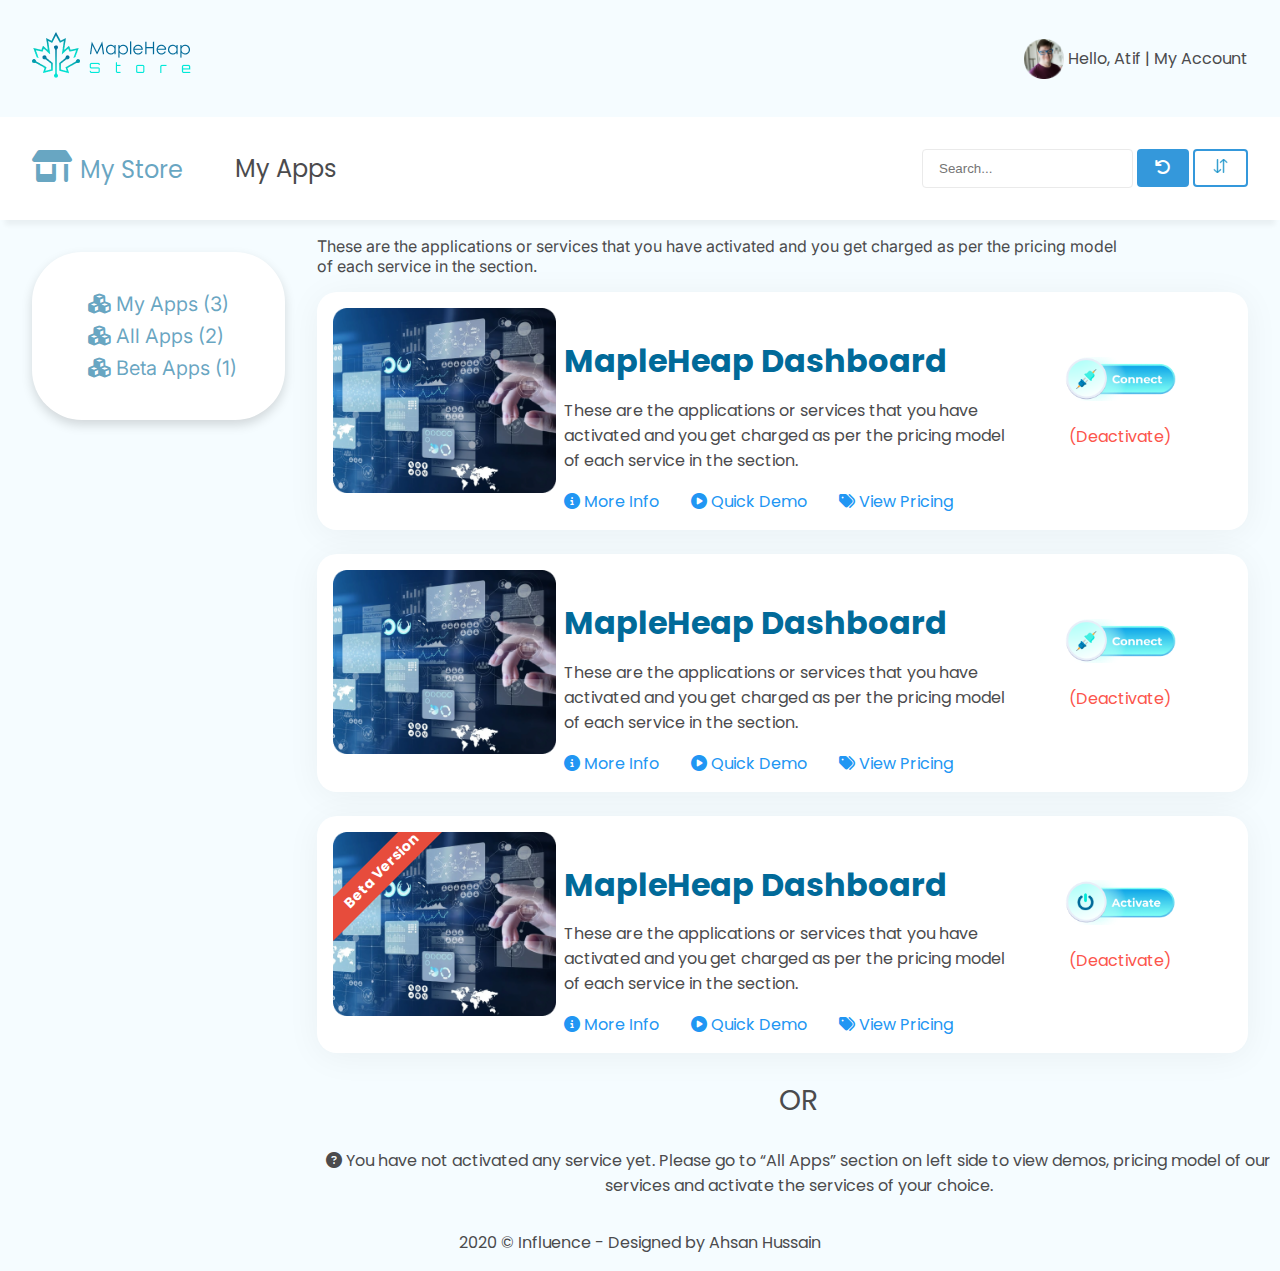
==== commit b3e2238d: "Changes" ====
--- a/index.html
+++ b/index.html
@@ -45,11 +45,11 @@
 	</header>
 
 	<nav class="background-white">
-		<div class="display-align-center display-sm-block display-flex padding-5">
-			<div id="myStore" class="sm-width-100 width-25">
+		<div class="nav-menu display-align-center display-sm-block display-flex padding-5 sm-padding-left-2 sm-padding-right-2">
+			<div id="myStore" class="sm-width-100 text-no-wrap">
 				<i class="fa fa-store-alt fa-2x"></i><span class="heading-4 padding-left-2">My Store</span>
 			</div>
-			<div class="appInfo sm-width-100 width-75">
+			<div class="appInfo sm-width-100 width-100">
 				<div class="display-align-center display-flex display-justify-between display-sm-block">
 					<div class="app-name">
 						<span class="heading-4">My Apps</span>
@@ -89,13 +89,15 @@
 					<div class="service-img width-25 sm-width-100">
 						<img src="assets/img/index/service.png" alt="Service Image" class="width-100">
 					</div>
-					<div class="service-description width-50 sm-width-100 margin-left-2 display-flex-column display-flex">
-						<h1 class="service-heading heading-2 margin-0">MapleHeap Dashboard </h1>
-						<p>These are the applications or services that you have activated and you get charged as per the pricing model of each service in the section.</p>
-						<div class="display-flex display-align-items-end more-detials">
-							<div class="i margin-right-5 sm-margin-right-1"><a href="#" class="text-action text-decoration-none"><i class="fa fa-info-circle"></i> More Info</a></div>
-							<div class="v margin-right-5 sm-margin-right-1"><a href="#" onclick="openModal()" class="text-action text-decoration-none"><i class="fa fa-play-circle"></i> Quick Demo</a></div>
-							<div class="t margin-right-5 sm-margin-right-1"><a href="#" onclick="openTagModal()" class="text-action text-decoration-none"><i class="fa fa-tags"></i> View Pricing</a></div>
+					<div class="width-50 margin-top-5 sm-margin-top-0 sm-width-100 margin-left-2">
+						<div class="service-description display-inline display-justify-around display-flex-column display-flex">
+							<h1 class="service-heading sm-heading-6 heading-2 margin-0">MapleHeap Dashboard </h1>
+							<p>These are the applications or services that you have activated and you get charged as per the pricing model of each service in the section.</p>
+							<div class="display-flex display-align-items-end more-detials">
+								<div class="i margin-right-5 sm-margin-right-1"><a href="#" class="text-action text-decoration-none"><i class="fa fa-info-circle"></i> More Info</a></div>
+								<div class="v margin-right-5 sm-margin-right-1"><a href="#" onclick="openModal()" class="text-action text-decoration-none"><i class="fa fa-play-circle"></i> Quick Demo</a></div>
+								<div class="t margin-right-5 sm-margin-right-1"><a href="#" onclick="openTagModal()" class="text-action text-decoration-none"><i class="fa fa-tags"></i> View Pricing</a></div>
+							</div>
 						</div>
 					</div>
 					<div class="display-align-center sm-margin-top-2 display-align-self-center display-flex display-sm-flex-row-reverse display-justify-content-between display-flex-column service-action sm-width-100 width-25">
@@ -114,13 +116,15 @@
 					<div class="service-img width-25 sm-width-100">
 						<img src="assets/img/index/service.png" alt="Service Image" class="width-100">
 					</div>
-					<div class="service-description width-50 sm-width-100 margin-left-2 display-flex-column display-flex">
-						<h1 class="service-heading heading-2 margin-0">MapleHeap Dashboard </h1>
-						<p>These are the applications or services that you have activated and you get charged as per the pricing model of each service in the section.</p>
-						<div class="display-flex display-align-items-end more-detials">
-							<div class="i margin-right-5 sm-margin-right-1"><a href="#" class="text-action text-decoration-none"><i class="fa fa-info-circle"></i> More Info</a></div>
-							<div class="v margin-right-5 sm-margin-right-1"><a href="#" onclick="openModal()" class="text-action text-decoration-none"><i class="fa fa-play-circle"></i> Quick Demo</a></div>
-							<div class="t margin-right-5 sm-margin-right-1"><a href="#" onclick="openTagModal()" class="text-action text-decoration-none"><i class="fa fa-tags"></i> View Pricing</a></div>
+					<div class="width-50 margin-top-5 sm-margin-top-0 sm-width-100 margin-left-2">
+						<div class="service-description display-inline display-justify-around display-flex-column display-flex">
+							<h1 class="service-heading sm-heading-6 heading-2 margin-0">MapleHeap Dashboard </h1>
+							<p>These are the applications or services that you have activated and you get charged as per the pricing model of each service in the section.</p>
+							<div class="display-flex display-align-items-end more-detials">
+								<div class="i margin-right-5 sm-margin-right-1"><a href="#" class="text-action text-decoration-none"><i class="fa fa-info-circle"></i> More Info</a></div>
+								<div class="v margin-right-5 sm-margin-right-1"><a href="#" onclick="openModal()" class="text-action text-decoration-none"><i class="fa fa-play-circle"></i> Quick Demo</a></div>
+								<div class="t margin-right-5 sm-margin-right-1"><a href="#" onclick="openTagModal()" class="text-action text-decoration-none"><i class="fa fa-tags"></i> View Pricing</a></div>
+							</div>
 						</div>
 					</div>
 					<div class="display-align-center sm-margin-top-2 display-align-self-center display-flex display-sm-flex-row-reverse display-justify-content-between display-flex-column service-action sm-width-100 width-25">
@@ -140,13 +144,15 @@
 						<img src="assets/img/index/service.png" alt="Service Image" class="width-100">
 						<div class="ribbon">Beta Version</div>
 					</div>
-					<div class="service-description width-50 sm-width-100 margin-left-2 display-flex-column display-flex">
-						<h1 class="service-heading heading-2 margin-0">MapleHeap Dashboard </h1>
-						<p>These are the applications or services that you have activated and you get charged as per the pricing model of each service in the section.</p>
-						<div class="display-flex display-align-items-end more-detials">
-							<div class="i margin-right-5 sm-margin-right-1"><a href="#" class="text-action text-decoration-none"><i class="fa fa-info-circle"></i> More Info</a></div>
-							<div class="v margin-right-5 sm-margin-right-1"><a href="#" onclick="openModal()" class="text-action text-decoration-none"><i class="fa fa-play-circle"></i> Quick Demo</a></div>
-							<div class="t margin-right-5 sm-margin-right-1"><a href="#" onclick="openTagModal()" class="text-action text-decoration-none"><i class="fa fa-tags"></i> View Pricing</a></div>
+					<div class="width-50 margin-top-5 sm-margin-top-0 sm-width-100 margin-left-2">
+						<div class="service-description display-inline display-justify-around display-flex-column display-flex">
+							<h1 class="service-heading sm-heading-6 heading-2 margin-0">MapleHeap Dashboard </h1>
+							<p>These are the applications or services that you have activated and you get charged as per the pricing model of each service in the section.</p>
+							<div class="display-flex display-align-items-end more-detials">
+								<div class="i margin-right-5 sm-margin-right-1"><a href="#" class="text-action text-decoration-none"><i class="fa fa-info-circle"></i> More Info</a></div>
+								<div class="v margin-right-5 sm-margin-right-1"><a href="#" onclick="openModal()" class="text-action text-decoration-none"><i class="fa fa-play-circle"></i> Quick Demo</a></div>
+								<div class="t margin-right-5 sm-margin-right-1"><a href="#" onclick="openTagModal()" class="text-action text-decoration-none"><i class="fa fa-tags"></i> View Pricing</a></div>
+							</div>
 						</div>
 					</div>
 					<div class="display-align-center sm-margin-top-2 display-align-self-center display-flex display-sm-flex-row-reverse display-justify-content-between display-flex-column service-action sm-width-100 width-25">
--- a/css/index.css
+++ b/css/index.css
@@ -898,6 +898,7 @@
 #myStore{
     color:#016A9999;
     float: inline-start;
+    width:20%;
 }
 
 /*button*/
@@ -1135,3 +1136,10 @@
   font-weight: bold;
   transform: rotate(-45deg);
 }
+.nav-menu{
+  box-shadow: 0px 10px 5px -5px #0000000D;
+}
+
+.sidebar li{
+  display: block ruby!important;
+}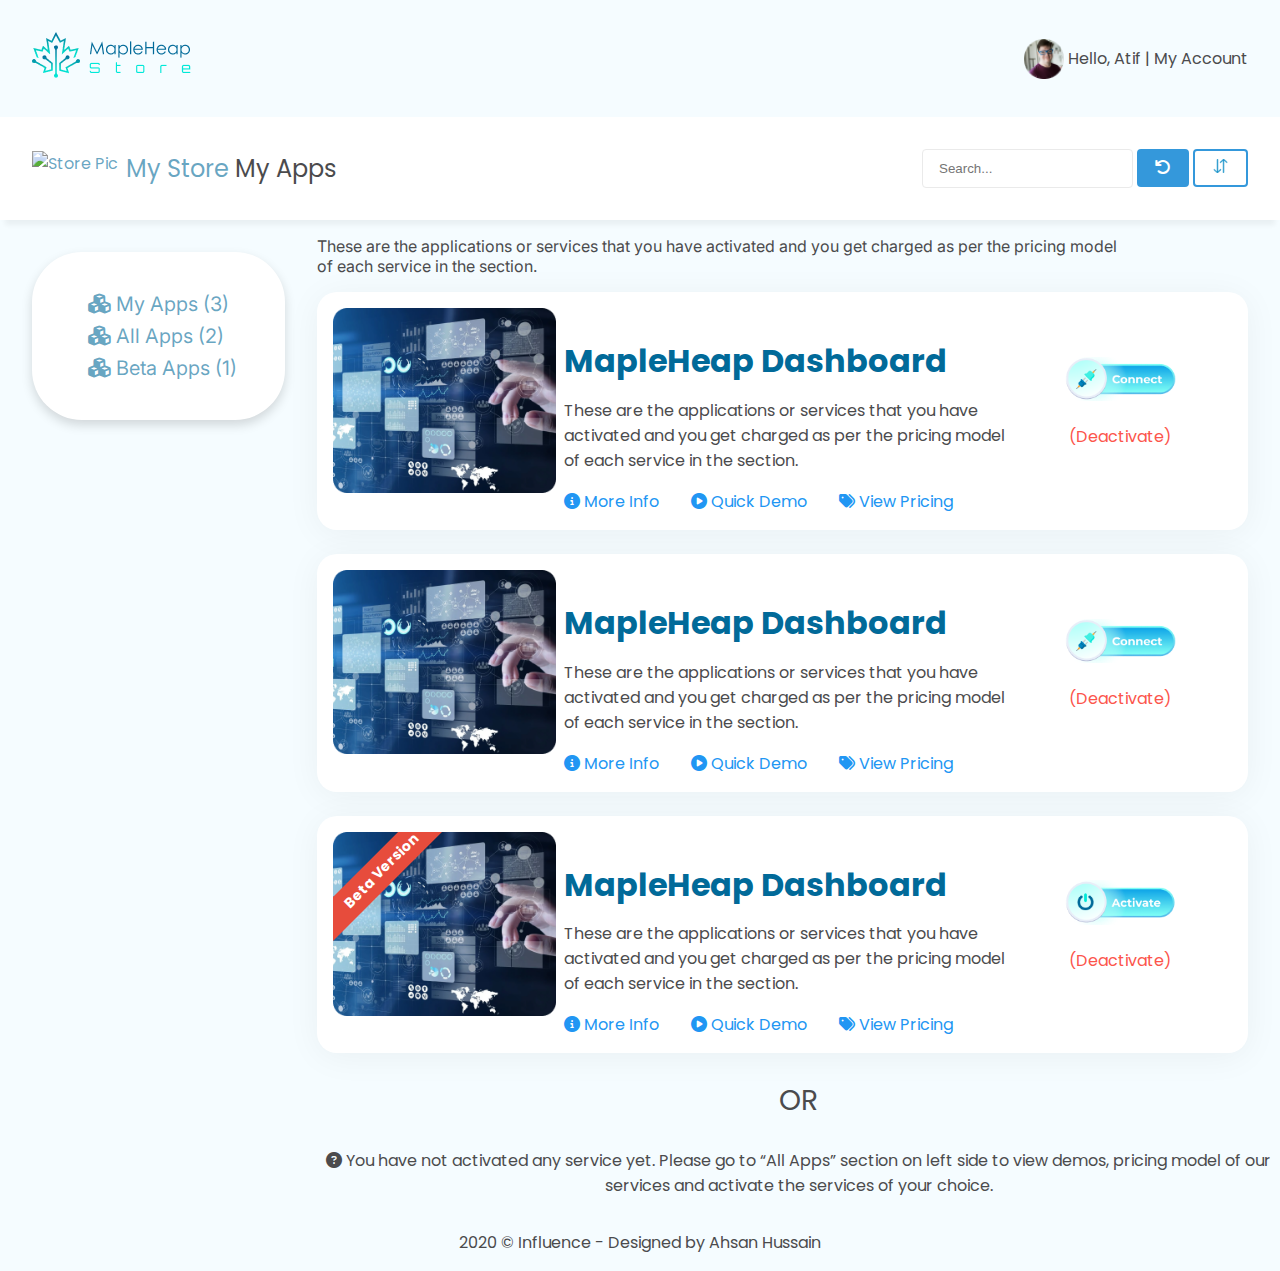
==== commit 4b06cfd5: "Store Logo" ====
--- a/index.html
+++ b/index.html
@@ -46,8 +46,8 @@
 
 	<nav class="background-white">
 		<div class="nav-menu display-align-center display-sm-block display-flex padding-5 sm-padding-left-2 sm-padding-right-2">
-			<div id="myStore" class="sm-width-100 text-no-wrap">
-				<i class="fa fa-store-alt fa-2x"></i><span class="heading-4 padding-left-2">My Store</span>
+			<div id="myStore" class="display-inline-flex sm-width-100 text-no-wrap">
+				<img src="assets/img/index/store.png" alt="Store Pic"><span class="heading-4 padding-left-2">My Store</span>
 			</div>
 			<div class="appInfo sm-width-100 width-100">
 				<div class="display-align-center display-flex display-justify-between display-sm-block">
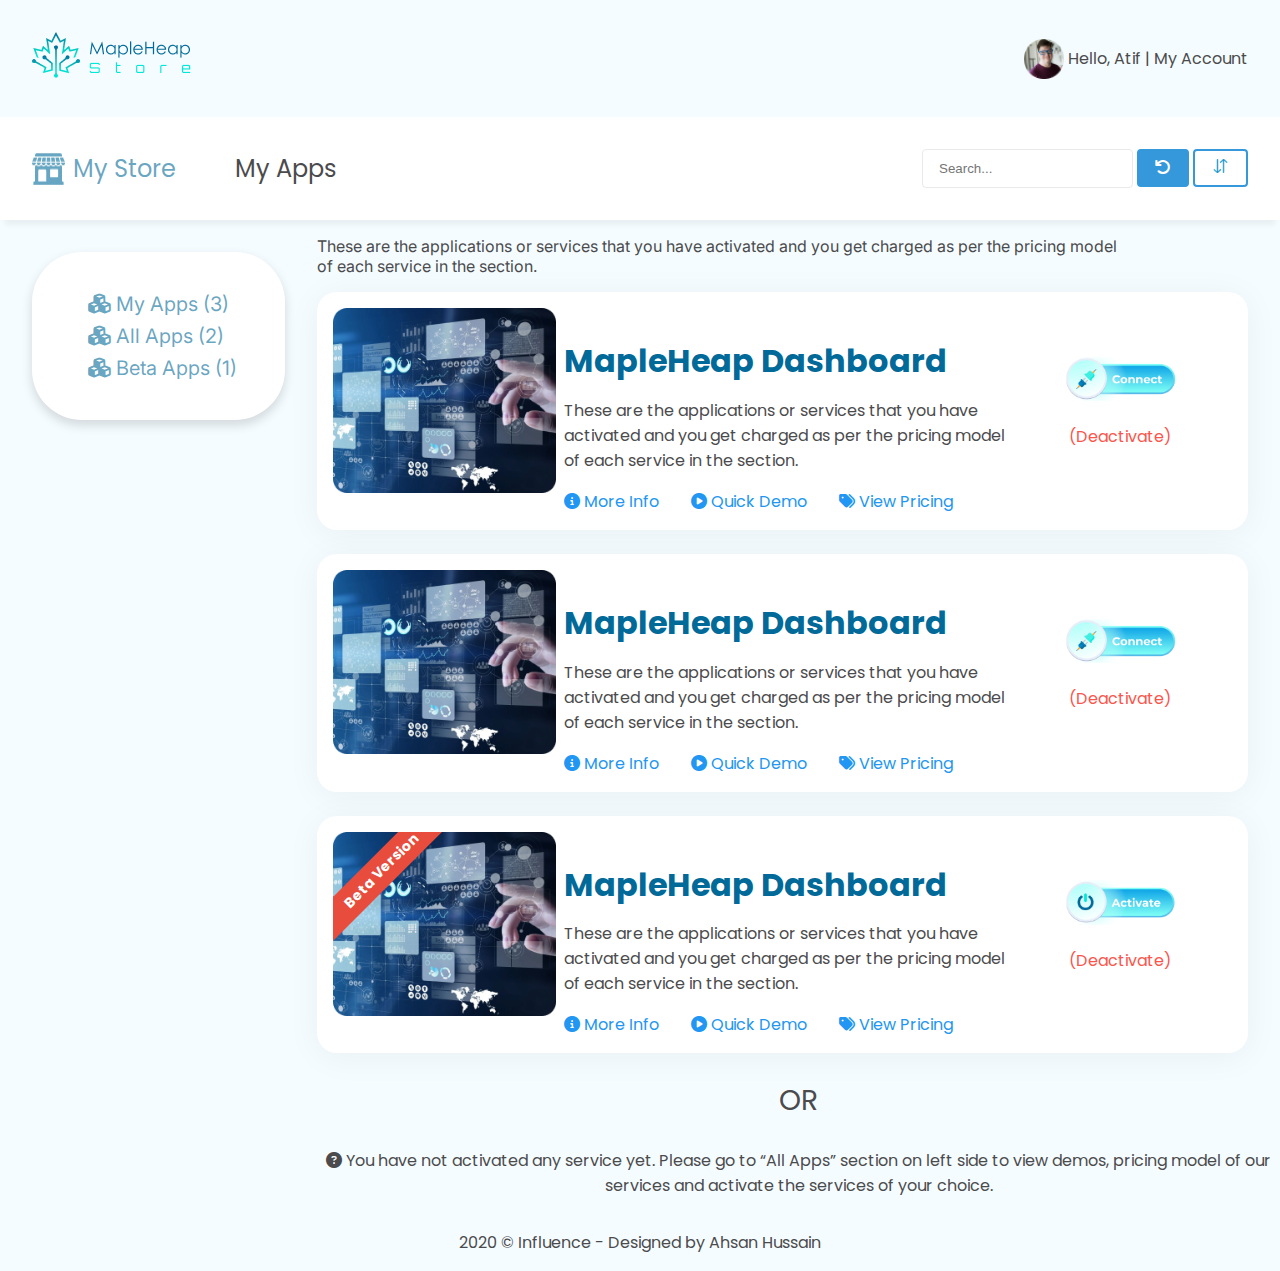
==== commit 8e75ccac: "Changes Done" ====
--- a/index.html
+++ b/index.html
@@ -71,7 +71,7 @@
 						<a href="#" class="text-theme text-decoration-none" ><span><i class="fa fa-cubes"></i> My Apps (3)</span></a>
 					</li>
 					<li class="text-no-wrap">
-						<a href="#" class="text-theme text-decoration-none"><span><i class="fa fa-cubes"></i> All Apps (2)</span></a>
+						<a href="empty-app.html" class="text-theme text-decoration-none"><span><i class="fa fa-cubes"></i> All Apps (2)</span></a>
 					</li>
 					<li class="text-no-wrap">
 						<a href="#" class="text-theme text-decoration-none"><span><i class="fa fa-cubes"></i> Beta Apps (1)</span></a>
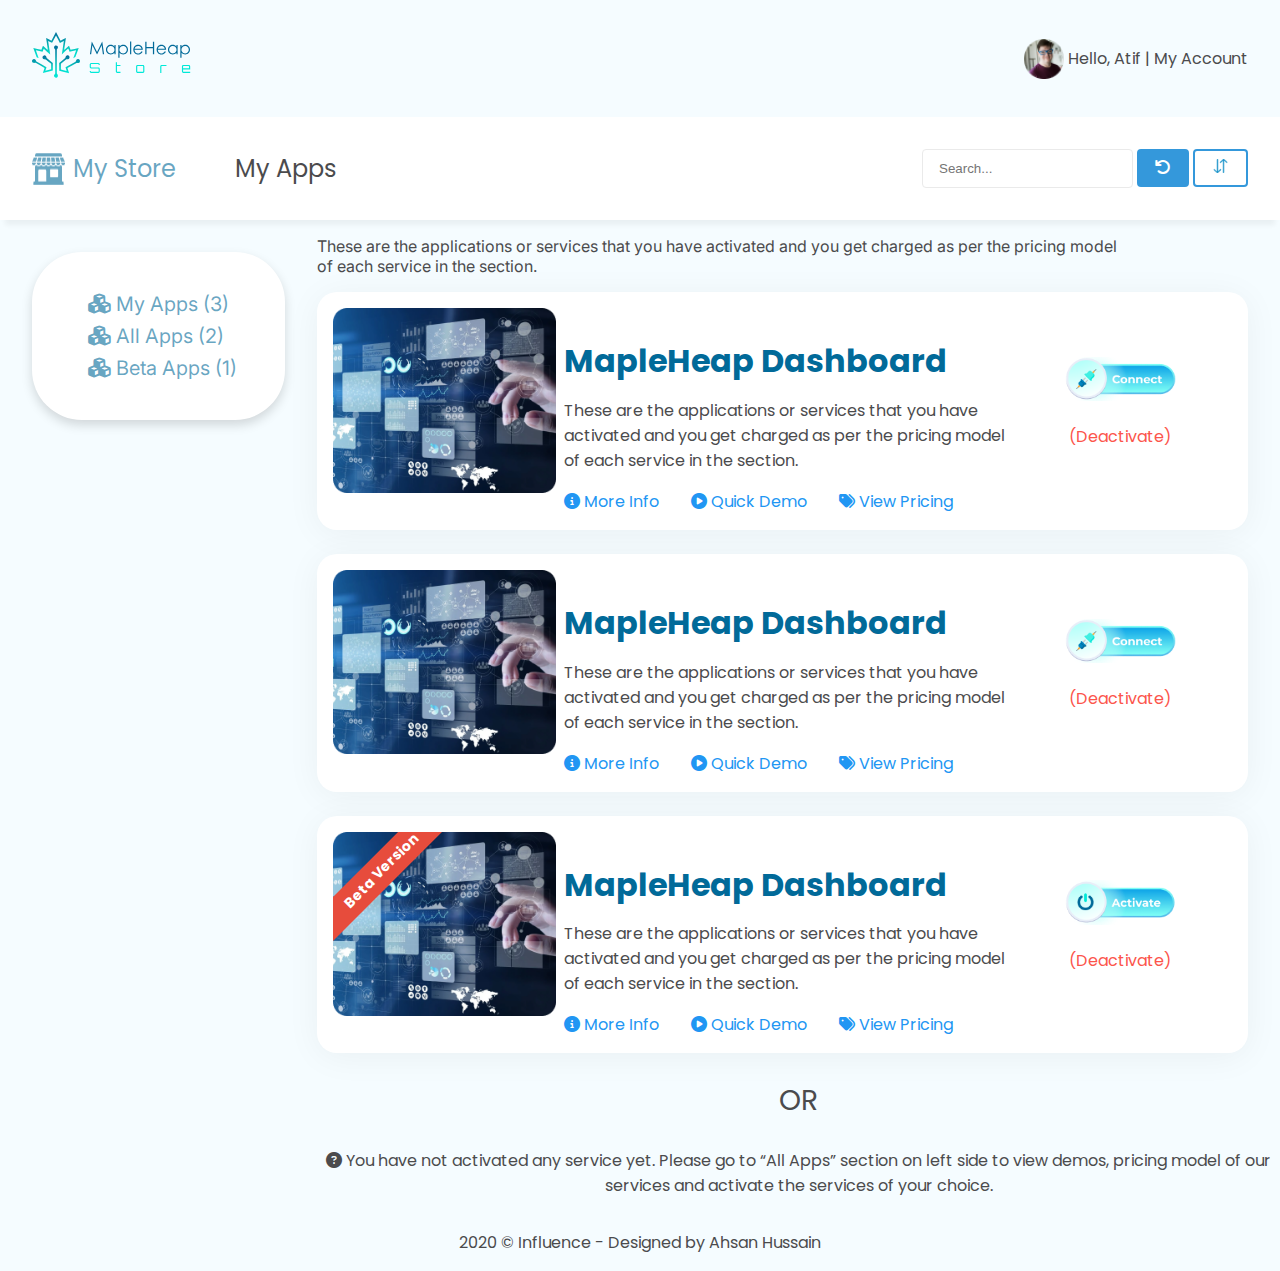
==== commit 524a3533: "Responsive Fixes" ====
--- a/index.html
+++ b/index.html
@@ -21,7 +21,7 @@
 		<div class="display-flex display-justify-content-between display-align-center padding-5 sm-padding-3">
 			<div class="logo sm-width-50">
 				<a href="index.html">
-					<img src="assets/img/logo.png" alt="MeapleHeap Logo" class="width-100">
+					<img src="assets/img/logo.svg" alt="MeapleHeap Logo" class="width-100">
 				</a>
 			</div>
 			<div class="profile-setting text-centeralize display-flex display-align-center display-sm-block">
@@ -45,8 +45,8 @@
 	</header>
 
 	<nav class="background-white">
-		<div class="nav-menu display-align-center display-sm-block display-flex padding-5 sm-padding-left-2 sm-padding-right-2">
-			<div id="myStore" class="display-inline-flex sm-width-100 text-no-wrap">
+		<div class="nav-menu display-md-flex-wrap display-align-center display-sm-block display-flex padding-5 sm-padding-left-2 sm-padding-right-2">
+			<div id="myStore" class="display-inline-flex sm-width-100 md-width-100 text-no-wrap">
 				<img src="assets/img/index/store.png" alt="Store Pic"><span class="heading-4 padding-left-2">My Store</span>
 			</div>
 			<div class="appInfo sm-width-100 width-100">
@@ -63,7 +63,7 @@
 			</div>
 		</div>
 	</nav>
-	<section class="display-flex display-sm-block">
+	<section class="display-flex display-md-block display-sm-block">
 		<div class="sidebar sm-width-100">
 			<div class="background-white margin-5 menu padding-3">
 				<ul class="list-style-none font-inter heading-5 margin-right-5">
@@ -80,28 +80,28 @@
 			</div>
 		</div>
 		<div class="content sm-width-100 width-100">
-			<div class="description sm-margin-5">
+			<div class="description sm-margin-5 md-margin-5">
 				<p class="margin-bottom-0 font-inter">These are the applications or services that you have activated and you get charged as per the pricing model </p>
 				<p class="margin-top-0 font-inter"> of each service in the section.</p>
 			</div>
 			<div class="services-listing">
-				<div class="service margin-bottom-4 sm-margin-right-0 margin-right-5 background-white padding-3 display-flex display-sm-block">
+				<div class="service margin-bottom-4 display-md-block sm-margin-right-0 margin-right-5 background-white md-margin-4 padding-3 display-flex display-sm-block">
 					<div class="service-img width-25 sm-width-100">
 						<img src="assets/img/index/service.png" alt="Service Image" class="width-100">
 					</div>
-					<div class="width-50 margin-top-5 sm-margin-top-0 sm-width-100 margin-left-2">
+					<div class="width-50 margin-top-5 sm-margin-top-0 md-width-100 sm-width-100 margin-left-2">
 						<div class="service-description display-inline display-justify-around display-flex-column display-flex">
 							<h1 class="service-heading sm-heading-6 heading-2 margin-0">MapleHeap Dashboard </h1>
 							<p>These are the applications or services that you have activated and you get charged as per the pricing model of each service in the section.</p>
 							<div class="display-flex display-align-items-end more-detials">
-								<div class="i margin-right-5 sm-margin-right-1"><a href="#" class="text-action text-decoration-none"><i class="fa fa-info-circle"></i> More Info</a></div>
-								<div class="v margin-right-5 sm-margin-right-1"><a href="#" onclick="openModal()" class="text-action text-decoration-none"><i class="fa fa-play-circle"></i> Quick Demo</a></div>
-								<div class="t margin-right-5 sm-margin-right-1"><a href="#" onclick="openTagModal()" class="text-action text-decoration-none"><i class="fa fa-tags"></i> View Pricing</a></div>
+								<div class="i margin-right-5 sm-margin-right-1"><a href="javascript:void(0)" class="text-action text-decoration-none"><i class="fa fa-info-circle"></i> More Info</a></div>
+								<div class="v margin-right-5 sm-margin-right-1"><a href="javascript:void(0)" onclick="openModal()" class="text-action text-decoration-none"><i class="fa fa-play-circle"></i> Quick Demo</a></div>
+								<div class="t margin-right-5 sm-margin-right-1"><a href="javascript:void(0)" onclick="openTagModal()" class="text-action text-decoration-none"><i class="fa fa-tags"></i> View Pricing</a></div>
 							</div>
 						</div>
 					</div>
-					<div class="display-align-center sm-margin-top-2 display-align-self-center display-flex display-sm-flex-row-reverse display-justify-content-between display-flex-column service-action sm-width-100 width-25">
-						<div class="service-switch width-50">
+					<div class="display-align-center sm-margin-top-2 display-align-self-center display-flex display-sm-flex-row-reverse display-md-flex-row-reverse display-justify-content-between display-flex-column service-action md-width-100 sm-width-100 width-25">
+						<div class="service-switch md-width-25 width-50">
 							<a href="#"><img src="assets/img/index/service-action-button.png" alt="Connecting" class="service-btn width-100"></a>
 						</div>
 						<div class="service-status">
@@ -112,23 +112,23 @@
 					</div>
 				</div>
 
-				<div class="service margin-bottom-4 sm-margin-right-0 margin-right-5 background-white padding-3 display-flex display-sm-block">
+				<div class="service margin-bottom-4 display-md-block sm-margin-right-0 margin-right-5 background-white md-margin-4 padding-3 display-flex display-sm-block">
 					<div class="service-img width-25 sm-width-100">
 						<img src="assets/img/index/service.png" alt="Service Image" class="width-100">
 					</div>
-					<div class="width-50 margin-top-5 sm-margin-top-0 sm-width-100 margin-left-2">
+					<div class="width-50 margin-top-5 sm-margin-top-0 md-width-100 sm-width-100 margin-left-2">
 						<div class="service-description display-inline display-justify-around display-flex-column display-flex">
 							<h1 class="service-heading sm-heading-6 heading-2 margin-0">MapleHeap Dashboard </h1>
 							<p>These are the applications or services that you have activated and you get charged as per the pricing model of each service in the section.</p>
 							<div class="display-flex display-align-items-end more-detials">
-								<div class="i margin-right-5 sm-margin-right-1"><a href="#" class="text-action text-decoration-none"><i class="fa fa-info-circle"></i> More Info</a></div>
-								<div class="v margin-right-5 sm-margin-right-1"><a href="#" onclick="openModal()" class="text-action text-decoration-none"><i class="fa fa-play-circle"></i> Quick Demo</a></div>
-								<div class="t margin-right-5 sm-margin-right-1"><a href="#" onclick="openTagModal()" class="text-action text-decoration-none"><i class="fa fa-tags"></i> View Pricing</a></div>
+								<div class="i margin-right-5 sm-margin-right-1"><a href="javascript:void(0)" class="text-action text-decoration-none"><i class="fa fa-info-circle"></i> More Info</a></div>
+								<div class="v margin-right-5 sm-margin-right-1"><a href="javascript:void(0)" onclick="openModal()" class="text-action text-decoration-none"><i class="fa fa-play-circle"></i> Quick Demo</a></div>
+								<div class="t margin-right-5 sm-margin-right-1"><a href="javascript:void(0)" onclick="openTagModal()" class="text-action text-decoration-none"><i class="fa fa-tags"></i> View Pricing</a></div>
 							</div>
 						</div>
 					</div>
-					<div class="display-align-center sm-margin-top-2 display-align-self-center display-flex display-sm-flex-row-reverse display-justify-content-between display-flex-column service-action sm-width-100 width-25">
-						<div class="service-switch width-50">
+					<div class="display-align-center sm-margin-top-2 display-align-self-center display-flex display-sm-flex-row-reverse display-md-flex-row-reverse display-justify-content-between display-flex-column service-action md-width-100 sm-width-100 width-25">
+						<div class="service-switch md-width-25 width-50">
 							<a href="#"><img src="assets/img/index/service-action-button.png" alt="Connecting" class="service-btn width-100"></a>
 						</div>
 						<div class="service-status">
@@ -139,24 +139,24 @@
 					</div>
 				</div>
 
-				<div class="service margin-bottom-4 sm-margin-0 margin-right-5 background-white padding-3 display-flex display-sm-block">
+				<div class="service margin-bottom-4 display-md-block sm-margin-0 margin-right-5 background-white md-margin-4 padding-3 display-flex display-sm-block">
 					<div class="image-container service-img width-25 sm-width-100">
 						<img src="assets/img/index/service.png" alt="Service Image" class="width-100">
 						<div class="ribbon">Beta Version</div>
 					</div>
-					<div class="width-50 margin-top-5 sm-margin-top-0 sm-width-100 margin-left-2">
+					<div class="width-50 margin-top-5 sm-margin-top-0 md-width-100 sm-width-100 margin-left-2">
 						<div class="service-description display-inline display-justify-around display-flex-column display-flex">
 							<h1 class="service-heading sm-heading-6 heading-2 margin-0">MapleHeap Dashboard </h1>
 							<p>These are the applications or services that you have activated and you get charged as per the pricing model of each service in the section.</p>
 							<div class="display-flex display-align-items-end more-detials">
-								<div class="i margin-right-5 sm-margin-right-1"><a href="#" class="text-action text-decoration-none"><i class="fa fa-info-circle"></i> More Info</a></div>
-								<div class="v margin-right-5 sm-margin-right-1"><a href="#" onclick="openModal()" class="text-action text-decoration-none"><i class="fa fa-play-circle"></i> Quick Demo</a></div>
-								<div class="t margin-right-5 sm-margin-right-1"><a href="#" onclick="openTagModal()" class="text-action text-decoration-none"><i class="fa fa-tags"></i> View Pricing</a></div>
+								<div class="i margin-right-5 sm-margin-right-1"><a href="javascript:void(0)" class="text-action text-decoration-none"><i class="fa fa-info-circle"></i> More Info</a></div>
+								<div class="v margin-right-5 sm-margin-right-1"><a href="javascript:void(0)" onclick="openModal()" class="text-action text-decoration-none"><i class="fa fa-play-circle"></i> Quick Demo</a></div>
+								<div class="t margin-right-5 sm-margin-right-1"><a href="javascript:void(0)" onclick="openTagModal()" class="text-action text-decoration-none"><i class="fa fa-tags"></i> View Pricing</a></div>
 							</div>
 						</div>
 					</div>
-					<div class="display-align-center sm-margin-top-2 display-align-self-center display-flex display-sm-flex-row-reverse display-justify-content-between display-flex-column service-action sm-width-100 width-25">
-						<div class="service-switch width-50">
+					<div class="display-align-center sm-margin-top-2 display-align-self-center display-flex display-sm-flex-row-reverse display-md-flex-row-reverse display-justify-content-between display-flex-column service-action md-width-100 sm-width-100 width-25">
+						<div class="service-switch md-width-25 width-50">
 							<a href="#"><img src="assets/img/index/service-action-button-active.png" alt="Connecting" class="service-btn width-100"></a>
 						</div>
 						<div class="service-status">
@@ -222,14 +222,14 @@
 					    </div>
 		    		</div>
 		    	</div>
-		    	<div class="display-flex display-sm-block display-justify-evenly packages">
+		    	<div class="display-flex display-md-block display-sm-block display-justify-evenly packages">
 		    		<div class="package-1 padding-5 margin-bottom-2">
 		    			<div class="most-popular">
 		    				<span class="padding-1 text-white padding-left-4 padding-right-4">MOST POPULAR</span>
 		    			</div>
-		    			<span class="heading-2 text-theme">$17  /</span>
-		    			<span class="heading-2">month</span>
-		    			<p class="heading-1 margin-bottom-0">Starter</p>
+		    			<span class="heading-3 text-theme">$17  /</span>
+		    			<span class="heading-3">month</span>
+		    			<p class="heading-2 margin-bottom-0">Starter</p>
 		    			<span class="pkg-desc">
 		    				Unleash the power of automation.
 		    			</span>
@@ -247,9 +247,9 @@
 		    			<div class="most-popular">
 		    				<span class="padding-1 text-white padding-left-4 padding-right-4">MOST POPULAR</span>
 		    			</div>
-		    			<span class="heading-2 text-theme">$52  /</span>
-		    			<span class="heading-2">month</span>
-		    			<p class="heading-1 margin-bottom-0">Professional</p>
+		    			<span class="heading-3 text-theme">$52  /</span>
+		    			<span class="heading-3">month</span>
+		    			<p class="heading-2 margin-bottom-0">Professional</p>
 		    			<span class="pkg-desc">
 		    				Unleash the power of automation.
 		    			</span>
@@ -267,9 +267,9 @@
 		    			<div class="most-popular">
 		    				<span class="padding-1 text-white padding-left-4 padding-right-4">MOST POPULAR</span>
 		    			</div>
-		    			<span class="heading-2 text-theme">$87 /</span>
-		    			<span class="heading-2">month</span>
-		    			<p class="heading-1 margin-bottom-0">Company</p>
+		    			<span class="heading-3 text-theme">$87 /</span>
+		    			<span class="heading-3">month</span>
+		    			<p class="heading-2 margin-bottom-0">Company</p>
 		    			<span class="pkg-desc">
 		    				Unleash the power of automation.
 		    			</span>
--- a/css/index.css
+++ b/css/index.css
@@ -478,6 +478,7 @@
 /*btn-primary*/
 
 /* Responsive Padding Classes */
+/*Mobile*/
 @media (max-width: 576px) {
 /*    width*/
   .sm-width-25{
@@ -878,6 +879,411 @@
   }
 
   .sm-heading-6 {
+    font-size: 1.5rem;
+  }
+}
+
+/*tablet*/
+@media only screen and (min-width: 600px) and (max-width: 768px) {
+/*    width*/
+  .md-width-25{
+    width: 25%!important;
+  }
+  .md-width-50{
+    width: 50%!important;
+  }
+  .md-width-75{
+    width: 75%!important;
+  }
+  .md-width-100{
+    width: 100%!important;
+  }
+/*    padding*/
+  .md-padding-0 {
+    padding: 0 !important;
+  }
+
+  .md-padding-1 {
+    padding: 0.25rem !important;
+  }
+
+  .md-padding-2 {
+    padding: 0.5rem !important;
+  }
+
+  .md-padding-3 {
+    padding: 1rem !important;
+  }
+
+  .md-padding-4 {
+    padding: 1.5rem !important;
+  }
+
+  .md-padding-5 {
+    padding: 2rem !important;
+  }
+
+  .md-padding-left-0 {
+    padding-left: 0 !important;
+  }
+
+  .md-padding-left-1 {
+    padding-left: 0.25rem !important;
+  }
+
+  .md-padding-left-2 {
+    padding-left: 0.5rem !important;
+  }
+
+  .md-padding-left-3 {
+    padding-left: 1rem !important;
+  }
+
+  .md-padding-left-4 {
+    padding-left: 1.5rem !important;
+  }
+
+  .md-padding-left-5 {
+    padding-left: 2rem !important;
+  }
+
+  .md-padding-right-0 {
+    padding-right: 0 !important;
+  }
+
+  .md-padding-right-1 {
+    padding-right: 0.25rem !important;
+  }
+
+  .md-padding-right-2 {
+    padding-right: 0.5rem !important;
+  }
+
+  .md-padding-right-3 {
+    padding-right: 1rem !important;
+  }
+
+  .md-padding-right-4 {
+    padding-right: 1.5rem !important;
+  }
+
+  .md-padding-right-5 {
+    padding-right: 2rem !important;
+  }
+
+  .md-padding-top-0 {
+    padding-top: 0 !important;
+  }
+
+  .md-padding-top-1 {
+    padding-top: 0.25rem !important;
+  }
+
+  .md-padding-top-2 {
+    padding-top: 0.5rem !important;
+  }
+
+  .md-padding-top-3 {
+    padding-top: 1rem !important;
+  }
+
+  .md-padding-top-4 {
+    padding-top: 1.5rem !important;
+  }
+
+  .md-padding-top-5 {
+    padding-top: 2rem !important;
+  }
+
+  .md-padding-bottom-0 {
+    padding-bottom: 0 !important;
+  }
+
+  .md-padding-bottom-1 {
+    padding-bottom: 0.25rem !important;
+  }
+
+  .md-padding-bottom-2 {
+    padding-bottom: 0.5rem !important;
+  }
+
+  .md-padding-bottom-3 {
+    padding-bottom: 1rem !important;
+  }
+
+  .md-padding-bottom-4 {
+    padding-bottom: 1.5rem !important;
+  }
+
+  .md-padding-bottom-5 {
+    padding-bottom: 2rem !important;
+  }
+
+/*  margin*/
+  .md-margin-0 {
+    margin: 0 !important;
+  }
+
+  .md-margin-1 {
+    margin: 0.25rem !important;
+  }
+
+  .md-margin-2 {
+    margin: 0.5rem !important;
+  }
+
+  .md-margin-3 {
+    margin: 1rem !important;
+  }
+
+  .md-margin-4 {
+    margin: 1.5rem !important;
+  }
+
+  .md-margin-5 {
+    margin: 2rem !important;
+  }
+
+  .md-margin-left-0 {
+    margin-left: 0 !important;
+  }
+
+  .md-margin-left-1 {
+    margin-left: 0.25rem !important;
+  }
+
+  .md-margin-left-2 {
+    margin-left: 0.5rem !important;
+  }
+
+  .md-margin-left-3 {
+    margin-left: 1rem !important;
+  }
+
+  .md-margin-left-4 {
+    margin-left: 1.5rem !important;
+  }
+
+  .md-margin-left-5 {
+    margin-left: 2rem !important;
+  }
+
+  .md-margin-right-0 {
+    margin-right: 0 !important;
+  }
+
+  .md-margin-right-1 {
+    margin-right: 0.25rem !important;
+  }
+
+  .md-margin-right-2 {
+    margin-right: 0.5rem !important;
+  }
+
+  .md-margin-right-3 {
+    margin-right: 1rem !important;
+  }
+
+  .md-margin-right-4 {
+    margin-right: 1.5rem !important;
+  }
+
+  .md-margin-right-5 {
+    margin-right: 2rem !important;
+  }
+
+  .md-margin-top-0 {
+    margin-top: 0 !important;
+  }
+
+  .md-margin-top-1 {
+    margin-top: 0.25rem !important;
+  }
+
+  .md-margin-top-2 {
+    margin-top: 0.5rem !important;
+  }
+
+  .md-margin-top-3 {
+    margin-top: 1rem !important;
+  }
+
+  .md-margin-top-4 {
+    margin-top: 1.5rem !important;
+  }
+
+  .md-margin-top-5 {
+    margin-top: 2rem !important;
+  }
+
+  .md-margin-bottom-0 {
+    margin-bottom: 0 !important;
+  }
+
+  .md-margin-bottom-1 {
+    margin-bottom: 0.25rem !important;
+  }
+
+  .md-margin-bottom-2 {
+    margin-bottom: 0.5rem !important;
+  }
+
+  .md-margin-bottom-3 {
+    margin-bottom: 1rem !important;
+  }
+
+  .md-margin-bottom-4 {
+    margin-bottom: 1.5rem !important;
+  }
+
+  .md-margin-bottom-5 {
+    margin-bottom: 2rem !important;
+  }
+
+/*  DISPLAY*/
+  .display-md-none {
+    display: none !important;
+  }
+
+  .display-md-block {
+    display: block !important;
+  }
+
+  .display-md-inline {
+    display: inline !important;
+  }
+
+  .display-md-inline-block {
+    display: inline-block !important;
+  }
+
+  .display-md-flex {
+    display: flex !important;
+  }
+
+  .display-md-inline-flex {
+    display: inline-flex !important;
+  }
+
+  /* Responsive Justify Content Classes */
+  .display-md-justify-start {
+    justify-content: flex-start !important;
+  }
+
+  .display-md-justify-end {
+    justify-content: flex-end !important;
+  }
+
+  .display-md-justify-center {
+    justify-content: center !important;
+  }
+
+  .display-md-justify-between {
+    justify-content: space-between !important;
+  }
+
+  .display-md-justify-around {
+    justify-content: space-around !important;
+  }
+
+  .display-md-justify-evenly {
+    justify-content: space-evenly !important;
+  }
+
+  /* Responsive Align Items Classes */
+  .display-md-align-start {
+    align-items: flex-start !important;
+  }
+
+  .display-md-align-end {
+    align-items: flex-end !important;
+  }
+
+  .display-md-align-center {
+    align-items: center !important;
+  }
+
+  .display-md-align-baseline {
+    align-items: baseline !important;
+  }
+
+  .display-md-align-stretch {
+    align-items: stretch !important;
+  }
+
+  /* Responsive Align Self Classes */
+  .display-md-align-self-start {
+    align-self: flex-start !important;
+  }
+
+  .display-md-align-self-end {
+    align-self: flex-end !important;
+  }
+
+  .display-md-align-self-center {
+    align-self: center !important;
+  }
+
+  .display-md-align-self-baseline {
+    align-self: baseline !important;
+  }
+
+  .display-md-align-self-stretch {
+    align-self: stretch !important;
+  }
+
+  /* Responsive Flex Direction Classes */
+  .display-md-flex-row {
+    flex-direction: row !important;
+  }
+
+  .display-md-flex-row-reverse {
+    flex-direction: row-reverse !important;
+  }
+
+  .display-md-flex-column {
+    flex-direction: column !important;
+  }
+
+  .display-md-flex-column-reverse {
+    flex-direction: column-reverse !important;
+  }
+
+  /* Responsive Flex Wrap Classes */
+  .display-md-flex-wrap {
+    flex-wrap: wrap !important;
+  }
+
+  .display-md-flex-nowrap {
+    flex-wrap: nowrap !important;
+  }
+
+  .display-md-flex-wrap-reverse {
+    flex-wrap: wrap-reverse !important;
+  }
+
+/*  heading*/
+  .md-heading-1 {
+    font-size: 3rem;
+  }
+
+  .md-heading-2 {
+    font-size: 2.5rem;
+  }
+
+  .md-heading-3 {
+    font-size: 2.25rem;
+  }
+
+  .md-heading-4 {
+    font-size: 2rem;
+  }
+
+  .md-heading-5 {
+    font-size: 1.75rem;
+  }
+
+  .md-heading-6 {
     font-size: 1.5rem;
   }
 }
@@ -1067,6 +1473,7 @@
 .most-popular span{
     background-color: #00E9D8;
     border-radius: 17px;
+    font-size: 12px;
 }
 
 ._profile .profile-link {
